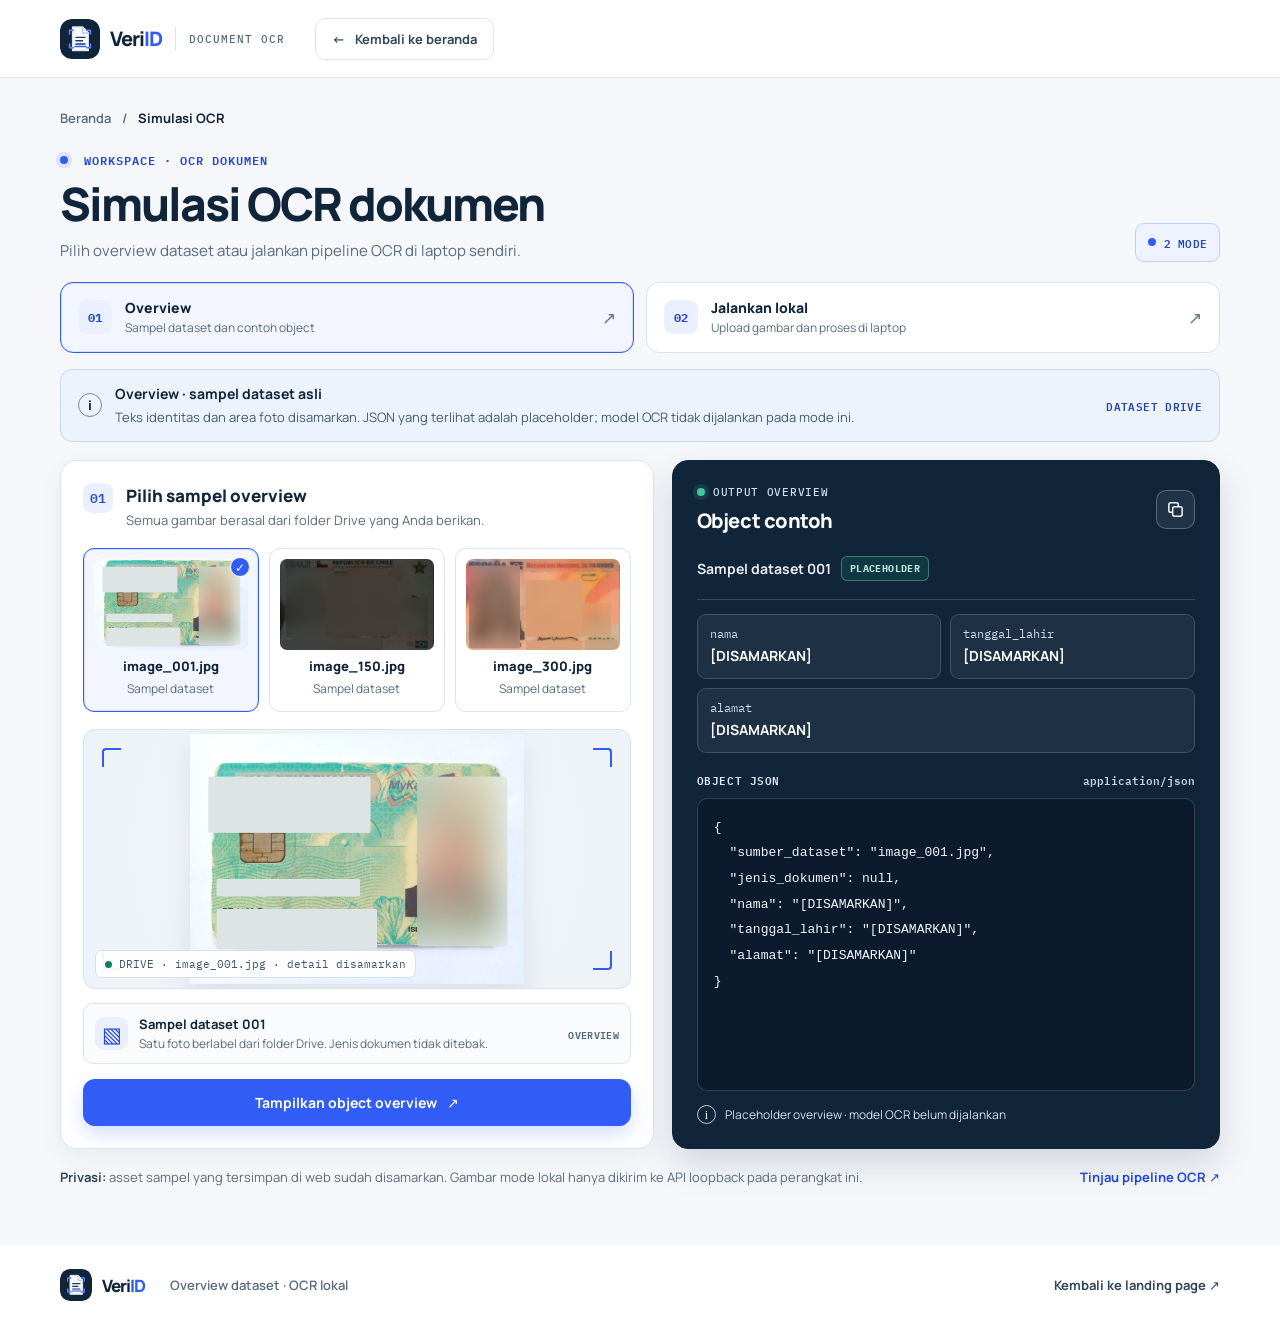
==== simulasi.html @ b7dfc41c "Prepare deployable VeriID OCR app" ====
<!doctype html>
<html lang="id">
  <head>
    <meta charset="utf-8" />
    <meta name="viewport" content="width=device-width, initial-scale=1" />
    <meta name="theme-color" content="#F5F7FA" />
    <meta name="description" content="Overview sampel dataset identitas dan OCR lokal yang dijalankan langsung di laptop." />
    <title>Simulasi OCR — VeriID</title>
    <link rel="icon" type="image/svg+xml" href="assets/logo-mark.svg" />
    <link rel="preconnect" href="https://fonts.googleapis.com" />
    <link rel="preconnect" href="https://fonts.gstatic.com" crossorigin />
    <link href="https://fonts.googleapis.com/css2?family=IBM+Plex+Mono:wght@400;500;600&family=Manrope:wght@400;500;600;700;800&display=swap" rel="stylesheet" />
    <link rel="stylesheet" href="styles.css" />
    <script src="app.js" defer></script>
  </head>
  <body class="simulation-page" data-simulation>
    <header class="site-header">
      <div class="container header-inner">
        <a class="brand" href="index.html" aria-label="VeriID beranda">
          <img class="brand-mark" src="assets/logo-mark.svg" alt="" width="40" height="40" />
          <span class="brand-name">Veri<span>ID</span></span>
          <span class="brand-divider" aria-hidden="true"></span>
          <span class="brand-caption">DOCUMENT OCR</span>
        </a>
        <a class="button button-small button-quiet" href="index.html"><span aria-hidden="true">←</span> Kembali ke beranda</a>
      </div>
    </header>

    <main class="sim-main">
      <div class="container">
        <nav class="sim-breadcrumb" aria-label="Breadcrumb"><a href="index.html">Beranda</a><span aria-hidden="true">/</span><b>Simulasi OCR</b></nav>
        <div class="sim-heading">
          <div><p class="eyebrow"><span class="eyebrow-dot"></span> WORKSPACE · OCR DOKUMEN</p><h1>Simulasi OCR dokumen</h1><p>Pilih overview dataset atau jalankan pipeline OCR di laptop sendiri.</p></div>
          <span class="prototype-badge"><span aria-hidden="true"></span> 2 MODE</span>
        </div>

        <div class="mode-switch" role="tablist" aria-label="Pilih mode simulasi">
          <button class="mode-tab is-selected" id="mode-tab-overview" type="button" role="tab" aria-selected="true" aria-controls="overview-panel" data-mode-choice="overview">
            <span class="mode-number">01</span><span><b>Overview</b><small>Sampel dataset dan contoh object</small></span><span class="mode-arrow" aria-hidden="true">↗</span>
          </button>
          <button class="mode-tab" id="mode-tab-local" type="button" role="tab" aria-selected="false" aria-controls="local-panel" data-mode-choice="local">
            <span class="mode-number">02</span><span><b>Jalankan lokal</b><small>Upload gambar dan proses di laptop</small></span><span class="mode-arrow" aria-hidden="true">↗</span>
          </button>
        </div>

        <div class="demo-notice" id="mode-notice"><span class="notice-icon" aria-hidden="true">i</span><div><b id="notice-title">Overview · sampel dataset asli</b><span id="notice-copy">Teks identitas dan area foto disamarkan. JSON yang terlihat adalah placeholder; model OCR tidak dijalankan pada mode ini.</span></div><span class="notice-tag" id="notice-tag">DATASET DRIVE</span></div>

        <div class="simulation-layout">
          <div class="sim-workspace">
            <section class="sim-panel" id="overview-panel" role="tabpanel" aria-labelledby="mode-tab-overview" data-mode-panel="overview">
              <div class="panel-heading"><span class="panel-step">01</span><div><h2>Pilih sampel overview</h2><p>Semua gambar berasal dari folder Drive yang Anda berikan.</p></div></div>
              <div class="choice-grid" role="group" aria-label="Pilih gambar sampel dataset">
                <button class="choice-card is-selected" type="button" data-sample-choice="001" aria-pressed="true">
                  <span class="choice-check" aria-hidden="true">✓</span><img src="assets/dataset-001-redacted.jpg" alt="Sampel image_001 yang disamarkan" /><b>image_001.jpg</b><small>Sampel dataset</small>
                </button>
                <button class="choice-card" type="button" data-sample-choice="150" aria-pressed="false">
                  <span class="choice-check" aria-hidden="true">✓</span><img src="assets/dataset-150-redacted.jpg" alt="Sampel image_150 yang disamarkan" /><b>image_150.jpg</b><small>Sampel dataset</small>
                </button>
                <button class="choice-card" type="button" data-sample-choice="300" aria-pressed="false">
                  <span class="choice-check" aria-hidden="true">✓</span><img src="assets/dataset-300-redacted.jpg" alt="Sampel image_300 yang disamarkan" /><b>image_300.jpg</b><small>Sampel dataset</small>
                </button>
              </div>
              <div class="sample-stage" id="sample-stage">
                <img class="sample-art" id="sample-art" src="assets/dataset-001-redacted.jpg" alt="Foto sampel image_001 dari dataset Drive dengan detail identitas disamarkan" />
                <span class="sample-corner sample-corner-tl" aria-hidden="true"></span><span class="sample-corner sample-corner-tr" aria-hidden="true"></span>
                <span class="sample-corner sample-corner-bl" aria-hidden="true"></span><span class="sample-corner sample-corner-br" aria-hidden="true"></span>
                <span class="sample-scan-line" aria-hidden="true"></span>
                <span class="sample-stage-caption"><span class="tiny-dot"></span><span id="sample-caption">DRIVE · image_001.jpg · detail disamarkan</span></span>
              </div>
              <div class="route-summary"><span class="route-summary-icon" aria-hidden="true">▧</span><div><b id="route-summary-title">Sampel dataset 001</b><span id="route-summary-detail">Satu foto berlabel dari folder Drive. Jenis dokumen tidak ditebak.</span></div><span class="route-summary-tag">OVERVIEW</span></div>
              <button class="button button-primary run-button" id="run-overview" type="button">Tampilkan object overview <span aria-hidden="true">↗</span></button>
            </section>

            <section class="sim-panel local-panel" id="local-panel" role="tabpanel" aria-labelledby="mode-tab-local" data-mode-panel="local" hidden>
              <div class="panel-heading"><span class="panel-step">02</span><div><h2>OCR dijalankan di perangkat</h2><p>Pilih gambar lalu mulai pipeline secara manual.</p></div></div>
              <div class="local-health" id="local-health" role="status" aria-live="polite">
                <span class="health-indicator" aria-hidden="true"></span><div><b id="local-health-title">Memeriksa local runner</b><span id="local-health-detail">Model tidak akan dimuat sebelum Anda menjalankan OCR.</span></div>
              </div>
              <label class="upload-zone" for="local-image">
                <span class="upload-icon" aria-hidden="true">↑</span><b>Pilih foto dokumen</b><span>JPG, PNG, atau WebP · maks 8 MB dan 6 megapiksel</span>
                <input id="local-image" name="image" type="file" accept="image/jpeg,image/png,image/webp" />
              </label>
              <div class="local-file-preview" id="local-file-preview" hidden>
                <img id="local-preview" alt="Pratinjau gambar yang dipilih dari perangkat ini" />
                <div><b id="local-file-name"></b><span id="local-file-size"></span></div>
                <button class="text-button" id="clear-local-file" type="button">Hapus</button>
              </div>
              <div class="local-model-info">
                <div class="local-model-heading"><b>Model lokal</b><span>PATH DI LAPTOP</span></div>
                <code id="det-model-path">models/PP-OCRv6_small_det/</code>
                <code id="rec-model-path">models/PP-OCRv6_small_rec/</code>
                <p>Runner ini baseline PP-OCRv6. Weights tidak termasuk di repo, dan hasilnya bukan reproduksi model V28. Letakkan model PaddleOCR di path ini atau ubah variabel konfigurasi backend.</p>
              </div>
              <button class="button button-primary run-button" id="run-local-ocr" type="button" disabled>Jalankan OCR di laptop <span aria-hidden="true">↗</span></button>
              <p class="local-runner-hint" id="local-runner-hint">Mode lokal hanya tersedia di <code>127.0.0.1:8787</code>. Setup dependency, siapkan weights, lalu jalankan local runner.</p>
            </section>
          </div>

          <aside class="result-panel" aria-live="polite" aria-labelledby="result-title">
            <div class="result-top">
              <div><span class="result-kicker"><span class="result-dot"></span> <span id="result-kicker">OUTPUT OVERVIEW</span></span><h2 id="result-title">Object contoh</h2></div>
              <button class="copy-button" id="copy-result" type="button" aria-label="Salin object JSON" title="Salin JSON"><svg viewBox="0 0 20 20" fill="none" aria-hidden="true"><rect x="7" y="7" width="10" height="10" rx="2" stroke="currentColor" stroke-width="1.6"/><path d="M13 7V5a2 2 0 0 0-2-2H5a2 2 0 0 0-2 2v6a2 2 0 0 0 2 2h2" stroke="currentColor" stroke-width="1.6"/></svg></button>
            </div>
            <div class="result-meta"><span id="result-document">Sampel dataset 001</span><span class="synthetic-pill" id="result-kind">PLACEHOLDER</span></div>
            <div class="field-preview" id="field-preview"></div>
            <div class="json-heading"><span>OBJECT JSON</span><span>application/json</span></div>
            <pre class="json-output"><code id="json-output"></code></pre>
            <div class="result-foot"><span class="foot-check" aria-hidden="true">i</span><span id="result-status">Placeholder overview · model OCR belum dijalankan</span></div>
          </aside>
        </div>

        <div class="sim-bottom-row"><span><b>Privasi:</b> asset sampel yang tersimpan di web sudah disamarkan. Gambar mode lokal hanya dikirim ke API loopback pada perangkat ini.</span><a href="index.html#metode">Tinjau pipeline OCR <span aria-hidden="true">↗</span></a></div>
      </div>
    </main>

    <dialog class="local-mode-dialog" id="local-mode-dialog" aria-labelledby="local-dialog-title">
      <div class="dialog-mark" aria-hidden="true">↗</div>
      <p class="eyebrow">MODE OCR LOKAL</p>
      <h2 id="local-dialog-title">Model akan berjalan di laptopmu.</h2>
      <p>Gambar diproses oleh backend di perangkat ini (<code>127.0.0.1</code>), bukan di server online. Halaman ini tidak mengirim gambar ke cloud.</p>
      <ul>
        <li>Model dimuat saat OCR pertama kali dijalankan, dengan CPU dan batas gambar 6 megapiksel.</li>
        <li>Weights tidak disertakan; kamu perlu menyiapkan model di folder lokal.</li>
        <li>Runner memakai baseline PP-OCRv6; weights khusus V28/SVTRv2 tidak tersedia di repo publik.</li>
        <li>Gambar dipakai sementara selama inferensi lalu dihapus.</li>
      </ul>
      <div class="dialog-actions"><button class="button button-quiet" id="cancel-local-mode" type="button">Kembali</button><button class="button button-primary" id="confirm-local-mode" type="button">Lanjut ke mode lokal</button></div>
    </dialog>

    <div class="toast-message" id="toast-message" role="status" aria-live="polite"></div>
    <footer class="site-footer"><div class="container footer-inner"><a class="brand footer-brand" href="index.html"><img class="brand-mark" src="assets/logo-mark.svg" alt="" width="32" height="32" /><span class="brand-name">Veri<span>ID</span></span></a><span>Overview dataset · OCR lokal</span><a href="index.html">Kembali ke landing page <span aria-hidden="true">↗</span></a></div></footer>
  </body>
</html>
---- styles.css ----
:root {
  color-scheme: light;
  --ink: #10243A;
  --text: #33475B;
  --muted: #586B7E;
  --soft-muted: #728397;
  --line: #DCE4EC;
  --surface: #FFFFFF;
  --surface-soft: #F5F7FA;
  --surface-blue: #EAF0FF;
  --navy: #10243A;
  --navy-mid: #17324F;
  --navy-deep: #0B1B2A;
  --blue: #315CF5;
  --blue-strong: #2447D8;
  --blue-pale: #B8C8FF;
  --green: #167B61;
  --green-soft: #E8F7F1;
  --shadow: 0 22px 60px rgba(16, 36, 58, .11);
  font-family: 'Manrope', 'Segoe UI', sans-serif;
  font-synthesis: none;
  text-rendering: optimizeLegibility;
}

* { box-sizing: border-box; }
html { scroll-behavior: smooth; scroll-padding-top: 90px; }
body { margin: 0; color: var(--ink); background: var(--surface-soft); font-family: inherit; -webkit-font-smoothing: antialiased; }
a { color: inherit; text-decoration: none; }
button { color: inherit; font: inherit; }
button, a { -webkit-tap-highlight-color: transparent; }
button:focus-visible, a:focus-visible { outline: 3px solid var(--blue); outline-offset: 4px; }
img { max-width: 100%; }
.container { width: min(1160px, calc(100% - 48px)); margin-inline: auto; }
.section-space { padding-block: 92px; }

.site-header { position: sticky; top: 0; z-index: 20; height: 78px; border-bottom: 1px solid rgba(220, 228, 236, .88); background: rgba(255, 255, 255, .92); backdrop-filter: blur(16px); }
.header-inner { height: 100%; display: flex; align-items: center; gap: 30px; }
.brand { display: inline-flex; flex: 0 0 auto; align-items: center; gap: 10px; }
.brand-mark { width: 40px; height: 40px; display: block; border-radius: 12px; }
.brand-name { font-size: 20px; font-weight: 800; letter-spacing: -1px; }
.brand-name span { color: var(--blue); }
.brand-divider { width: 1px; height: 24px; margin-inline: 3px; background: var(--line); }
.brand-caption { color: var(--muted); font-family: 'IBM Plex Mono', monospace; font-size: 11px; font-weight: 500; letter-spacing: 1px; }
.main-nav { display: flex; align-items: center; gap: 30px; margin-left: auto; }
.main-nav a { color: var(--text); font-size: 14px; font-weight: 600; transition: color .18s; }
.main-nav a:hover, .site-footer a:hover { color: var(--blue); }

.button { min-height: 50px; padding: 0 22px; display: inline-flex; align-items: center; justify-content: center; gap: 10px; border: 1px solid transparent; border-radius: 12px; font-size: 14px; font-weight: 700; cursor: pointer; transition: transform .18s, background .18s, border-color .18s, box-shadow .18s; }
.button:hover { transform: translateY(-2px); }
.button-primary { color: #fff; background: var(--blue); box-shadow: 0 8px 18px rgba(49, 92, 245, .2); }
.button-primary:hover { background: var(--blue-strong); box-shadow: 0 12px 24px rgba(49, 92, 245, .25); }
.button-small { min-height: 42px; padding-inline: 16px; border-radius: 10px; font-size: 13px; }
.button-quiet { color: var(--text); background: #fff; border-color: var(--line); box-shadow: none; }
.button-quiet:hover { color: var(--ink); border-color: #AEBBD0; background: #F9FBFD; }
.button-light { color: var(--navy); background: #fff; }
.button-light:hover { background: #EAF0FF; }

.hero { padding-block: 78px 94px; overflow: hidden; background: radial-gradient(ellipse at 76% 44%, rgba(195, 210, 255, .4), transparent 38%), linear-gradient(180deg, #F8FAFC 0%, #F1F5FA 100%); }
.hero-grid { display: grid; grid-template-columns: .9fr 1.1fr; align-items: center; gap: 60px; }
.eyebrow { margin: 0 0 17px; color: var(--blue-strong); font-family: 'IBM Plex Mono', monospace; font-size: 12px; font-weight: 600; letter-spacing: 1px; line-height: 1.5; }
.eyebrow-dot { display: inline-block; width: 8px; height: 8px; margin-right: 8px; border-radius: 50%; background: var(--blue); vertical-align: 1px; box-shadow: 0 0 0 4px rgba(49, 92, 245, .12); }
.hero h1 { max-width: 620px; margin: 0; color: var(--ink); font-size: clamp(48px, 5.5vw, 70px); font-weight: 800; letter-spacing: -4px; line-height: 1.04; }
.hero h1 span { color: var(--blue); }
.hero-description { max-width: 500px; margin: 24px 0 28px; color: var(--text); font-size: 17px; line-height: 1.75; font-weight: 500; }
.hero-actions { display: flex; flex-wrap: wrap; align-items: center; gap: 12px; }
.hero-note { display: flex; align-items: center; gap: 10px; margin: 25px 0 0; color: var(--muted); font-size: 13px; line-height: 1.55; font-weight: 600; }
.note-icon { width: 20px; height: 20px; display: grid; flex: 0 0 auto; place-items: center; border: 1px solid #91A0B3; border-radius: 50%; color: var(--text); font-family: Georgia, serif; font-size: 13px; }
.hero-visual { min-width: 0; position: relative; }
.hero-art { width: 100%; display: block; border: 1px solid rgba(255, 255, 255, .9); border-radius: 24px; box-shadow: 0 24px 55px rgba(35, 62, 103, .17); }
.hero-art-chip { position: absolute; right: 20px; bottom: 45px; padding: 12px 15px; display: flex; align-items: center; gap: 10px; border: 1px solid rgba(220, 228, 236, .95); border-radius: 13px; background: rgba(255, 255, 255, .96); box-shadow: 0 10px 25px rgba(16, 36, 58, .13); }
.hero-art-chip > span:last-child { display: flex; flex-direction: column; gap: 3px; }
.hero-art-chip b { color: var(--ink); font-size: 13px; }
.hero-art-chip small { color: var(--muted); font-size: 11px; }
.status-dot { width: 9px; height: 9px; flex: 0 0 auto; border-radius: 50%; background: #27A77D; box-shadow: 0 0 0 4px rgba(39, 167, 125, .13); }
.image-caption { position: absolute; right: 20px; bottom: 14px; color: #465B70; font-family: 'IBM Plex Mono', monospace; font-size: 10px; font-weight: 500; letter-spacing: .45px; }

.benchmark-section { color: #F7FAFF; background: var(--navy); }
.benchmark-heading { display: flex; align-items: end; justify-content: space-between; gap: 40px; margin-bottom: 30px; }
.eyebrow-light { color: #BDCBFF; }
.benchmark-heading h2, .section-heading h2, .output-copy h2, .closing-inner h2 { margin: 0; font-size: clamp(32px, 3.6vw, 46px); font-weight: 800; letter-spacing: -2px; line-height: 1.12; }
.benchmark-heading > p { max-width: 390px; margin: 0 0 4px; color: #D0DAE5; font-size: 15px; line-height: 1.7; }
.metric-grid { display: grid; grid-template-columns: repeat(4, 1fr); gap: 13px; }
.metric-card { min-height: 154px; padding: 22px 20px; display: flex; flex-direction: column; align-items: flex-start; border: 1px solid rgba(224, 235, 255, .17); border-radius: 15px; background: rgba(255, 255, 255, .065); }
.metric-card > span { color: #D0DBE8; font-family: 'IBM Plex Mono', monospace; font-size: 11px; font-weight: 500; letter-spacing: .7px; }
.metric-card strong { margin-top: 12px; color: #fff; font-size: clamp(28px, 3vw, 38px); font-weight: 800; letter-spacing: -1.7px; line-height: 1.1; }
.metric-card small { margin-top: 6px; color: #D0DBE8; font-size: 13px; }
.metric-count { border-color: rgba(139, 163, 255, .4); background: rgba(49, 92, 245, .23); }
.metric-count strong { color: #D8E0FF; }
.benchmark-note { margin: 16px 0 0; padding: 15px 17px; border: 1px solid rgba(224, 235, 255, .15); border-radius: 11px; color: #D4DFEA; background: rgba(255, 255, 255, .045); font-size: 13px; line-height: 1.7; }
.benchmark-note b { color: #fff; }
.source-note { margin: 11px 0 0; color: #D0DBE8; font-size: 12px; line-height: 1.6; }
.source-note a, .inline-source { color: #D3DCFF; font-weight: 700; text-decoration: underline; text-decoration-thickness: 1px; text-underline-offset: 3px; }
.source-note a:hover, .inline-source:hover { color: #fff; }
.inline-source { display: inline-block; margin-top: 8px; color: var(--blue-strong); }

.document-section { background: #fff; }
.section-heading { display: flex; justify-content: space-between; align-items: end; gap: 50px; margin-bottom: 34px; }
.section-heading > p { max-width: 425px; margin: 0 0 2px; color: var(--muted); font-size: 15px; line-height: 1.75; }
.document-grid { display: grid; grid-template-columns: repeat(3, 1fr); gap: 17px; }
.document-card { overflow: hidden; display: flex; flex-direction: column; border: 1px solid var(--line); border-radius: 16px; background: #fff; box-shadow: 0 8px 24px rgba(16, 36, 58, .035); transition: transform .2s, border-color .2s, box-shadow .2s; }
.document-card:hover { transform: translateY(-4px); border-color: #AFC0E5; box-shadow: 0 16px 32px rgba(16, 36, 58, .1); }
.document-art { height: 190px; padding: 8px; display: grid; place-items: center; overflow: hidden; background: #F1F4F8; }
.document-art img { width: 100%; height: 100%; display: block; object-fit: contain; mix-blend-mode: multiply; }
.document-card-body { min-height: 181px; padding: 20px 21px; display: flex; flex-direction: column; align-items: flex-start; }
.route-count { color: var(--blue-strong); font-family: 'IBM Plex Mono', monospace; font-size: 12px; font-weight: 500; }
.document-card h3 { margin: 10px 0 4px; color: var(--ink); font-size: 20px; font-weight: 800; letter-spacing: -.5px; }
.document-card p { margin: 0; color: var(--muted); font-size: 14px; line-height: 1.55; }
.document-link { width: 100%; margin-top: auto; padding-top: 16px; display: flex; align-items: center; justify-content: space-between; color: var(--blue-strong); font-size: 13px; font-weight: 700; }
.document-link b { font-size: 17px; font-weight: 500; transition: transform .18s; }
.document-card:hover .document-link b { transform: translate(2px, -2px); }

.pipeline-section { background: var(--surface-soft); }
.pipeline-intro { margin-bottom: 30px; }
.pipeline-layout { display: grid; grid-template-columns: 1.05fr .95fr; align-items: stretch; gap: 24px; }
.pipeline-visual { min-height: 420px; padding: 18px; display: flex; flex-direction: column; justify-content: center; border: 1px solid var(--line); border-radius: 18px; background: #fff; box-shadow: 0 10px 28px rgba(16, 36, 58, .05); }
.pipeline-visual img { width: 100%; display: block; border-radius: 12px; }
.visual-foot { display: grid; grid-template-columns: repeat(3, 1fr); gap: 8px; margin-top: 12px; color: var(--muted); font-family: 'IBM Plex Mono', monospace; font-size: 11px; font-weight: 500; text-align: center; }
.pipeline-steps { display: flex; flex-direction: column; gap: 0; padding: 7px 0; }
.pipeline-step { display: grid; grid-template-columns: 44px 1fr; gap: 15px; padding: 16px 0; border-bottom: 1px solid var(--line); }
.pipeline-step:first-child { padding-top: 7px; }
.step-number { width: 37px; height: 37px; display: grid; place-items: center; border: 1px solid #C9D5E7; border-radius: 11px; color: var(--blue-strong); background: var(--surface-blue); font-family: 'IBM Plex Mono', monospace; font-size: 13px; font-weight: 600; }
.pipeline-step h3 { margin: 0 0 4px; color: var(--ink); font-size: 17px; font-weight: 800; }
.pipeline-step p { margin: 0; color: var(--muted); font-size: 14px; line-height: 1.6; }
.unknown-layout-card { margin-top: 16px; padding: 10px; display: grid; grid-template-columns: 132px 1fr; align-items: center; gap: 14px; border: 1px solid #D8E1EF; border-radius: 13px; background: #fff; }
.unknown-layout-card img { width: 132px; height: 92px; display: block; object-fit: cover; border-radius: 8px; }
.unknown-layout-card div { display: flex; flex-direction: column; gap: 5px; }
.unknown-layout-card b { color: var(--ink); font-size: 14px; }
.unknown-layout-card span { color: var(--muted); font-size: 13px; line-height: 1.5; }

.output-section { color: #fff; background: var(--navy-mid); }
.output-grid { display: grid; grid-template-columns: .8fr 1.2fr; align-items: center; gap: 70px; }
.output-copy .eyebrow { color: #BDCBFF; }
.output-copy h2 { max-width: 430px; }
.output-copy > p:not(.eyebrow) { max-width: 440px; margin: 19px 0 26px; color: #D2DCE7; font-size: 15px; line-height: 1.75; }
.code-card { overflow: hidden; border: 1px solid rgba(218, 230, 245, .2); border-radius: 16px; background: var(--navy-deep); box-shadow: 0 22px 44px rgba(4, 15, 28, .23); }
.code-card-top { min-height: 52px; padding: 0 19px; display: flex; align-items: center; gap: 11px; border-bottom: 1px solid rgba(218, 230, 245, .14); color: #E8EFF8; }
.code-file-dot { width: 9px; height: 9px; border-radius: 50%; background: #5E7EFF; box-shadow: 0 0 0 4px rgba(94, 126, 255, .16); }
.code-card-top b { font-size: 13px; font-weight: 700; }
.code-card-top small { margin-left: auto; color: #C6D4E2; font-family: 'IBM Plex Mono', monospace; font-size: 11px; letter-spacing: .45px; }
.code-card pre { margin: 0; padding: 22px 24px; overflow-x: auto; color: #F1F5FB; font-family: 'IBM Plex Mono', Consolas, monospace; font-size: 14px; line-height: 2; }
.code-key { color: #C4D0FF; }.code-string { color: #B9EBD8; }
.code-card-foot { min-height: 45px; padding: 11px 20px; display: flex; align-items: center; gap: 9px; border-top: 1px solid rgba(218, 230, 245, .13); color: #D2DEE9; font-size: 12px; }
.code-card-foot .status-dot { width: 7px; height: 7px; box-shadow: none; }

.closing-section { padding: 50px 0; background: #EAF0FF; }
.closing-inner { display: flex; justify-content: space-between; align-items: center; gap: 28px; }
.closing-inner .eyebrow { margin-bottom: 8px; }
.closing-inner h2 { font-size: clamp(27px, 3vw, 36px); }
.site-footer { background: #fff; }
.footer-inner { min-height: 80px; display: flex; align-items: center; gap: 20px; }
.footer-brand .brand-mark { width: 32px; height: 32px; border-radius: 10px; }
.footer-brand .brand-name { font-size: 17px; }
.footer-inner > span { margin-left: 5px; color: var(--muted); font-size: 13px; font-weight: 600; }
.footer-inner > a:last-child { margin-left: auto; color: var(--text); font-size: 13px; font-weight: 700; }

/* Simulation */
.simulation-page { min-height: 100vh; background: var(--surface-soft); }
.simulation-page .site-header { position: relative; }
.sim-main { min-height: calc(100vh - 158px); padding: 31px 0 38px; }
.sim-breadcrumb { display: flex; align-items: center; gap: 11px; color: var(--muted); font-size: 13px; font-weight: 600; }
.sim-breadcrumb a:hover { color: var(--blue); }
.sim-breadcrumb b { color: var(--ink); }
.sim-heading { display: flex; align-items: end; justify-content: space-between; gap: 26px; margin: 24px 0 20px; }
.sim-heading .eyebrow { margin-bottom: 9px; }
.sim-heading h1 { margin: 0; color: var(--ink); font-size: clamp(34px, 4vw, 46px); font-weight: 800; letter-spacing: -2px; line-height: 1.12; }
.sim-heading p:not(.eyebrow) { margin: 9px 0 0; color: var(--muted); font-size: 15px; line-height: 1.55; }
.prototype-badge { flex: 0 0 auto; padding: 9px 12px; display: inline-flex; align-items: center; gap: 8px; border: 1px solid #BFD0FF; border-radius: 9px; color: #2946AE; background: #EFF3FF; font-family: 'IBM Plex Mono', monospace; font-size: 11px; font-weight: 600; letter-spacing: .25px; white-space: nowrap; }
.prototype-badge span { width: 8px; height: 8px; border-radius: 50%; background: var(--blue); }
.demo-notice { min-height: 72px; margin-bottom: 18px; padding: 14px 17px; display: flex; align-items: center; gap: 13px; border: 1px solid #C9D7EF; border-radius: 12px; background: #EDF3FC; }
.notice-icon { width: 24px; height: 24px; display: grid; flex: 0 0 auto; place-items: center; border: 1px solid #7186A3; border-radius: 50%; color: var(--navy); font-size: 13px; font-weight: 800; }
.demo-notice div { display: flex; flex-direction: column; gap: 4px; }
.demo-notice b { color: var(--ink); font-size: 14px; }
.demo-notice div span { color: #445A70; font-size: 13px; line-height: 1.55; }
.notice-tag { margin-left: auto; padding-left: 12px; color: #2946AE; font-family: 'IBM Plex Mono', monospace; font-size: 11px; font-weight: 600; letter-spacing: .35px; white-space: nowrap; }
.simulation-layout { display: grid; grid-template-columns: 1.04fr .96fr; gap: 18px; align-items: stretch; }
.sim-panel, .result-panel { overflow: hidden; border: 1px solid var(--line); border-radius: 16px; background: #fff; box-shadow: 0 8px 25px rgba(16, 36, 58, .05); }
.sim-panel { padding: 22px; }
.panel-heading { display: flex; align-items: flex-start; gap: 13px; margin-bottom: 18px; }
.panel-step { width: 30px; height: 30px; display: grid; flex: 0 0 auto; place-items: center; border-radius: 9px; color: var(--blue-strong); background: var(--surface-blue); font-family: 'IBM Plex Mono', monospace; font-size: 13px; font-weight: 600; }
.panel-heading h2 { margin: 1px 0 4px; color: var(--ink); font-size: 17px; font-weight: 800; }
.panel-heading p { margin: 0; color: var(--muted); font-size: 13px; line-height: 1.5; }
.choice-grid { display: grid; grid-template-columns: repeat(3, minmax(0, 1fr)); gap: 10px; }
.choice-card { min-width: 0; min-height: 164px; position: relative; padding: 10px; display: flex; flex-direction: column; align-items: center; justify-content: flex-start; gap: 5px; border: 1px solid var(--line); border-radius: 11px; color: var(--ink); background: #fff; text-align: center; cursor: pointer; transition: border-color .18s, background .18s, transform .18s, box-shadow .18s; }
.choice-card:hover { transform: translateY(-2px); border-color: #AABBE0; }
.choice-card.is-selected { border-color: var(--blue); background: #F4F6FF; box-shadow: inset 0 0 0 1px rgba(49, 92, 245, .16); }
.choice-card img { width: 100%; height: 91px; display: block; object-fit: contain; border-radius: 7px; background: #F1F4F8; mix-blend-mode: multiply; }
.choice-card b { margin-top: 3px; color: var(--ink); font-size: 13px; line-height: 1.35; font-weight: 800; }
.choice-card small { color: var(--muted); font-size: 12px; line-height: 1.3; }
.choice-check { width: 20px; height: 20px; position: absolute; top: 8px; right: 8px; z-index: 2; display: grid; place-items: center; border: 1px solid #fff; border-radius: 50%; color: #fff; background: var(--blue); font-size: 12px; font-weight: 800; opacity: 0; transform: scale(.85); transition: .18s; }
.choice-card.is-selected .choice-check { opacity: 1; transform: scale(1); }
.sample-stage { min-height: 230px; position: relative; margin-top: 17px; display: grid; place-items: center; overflow: hidden; border: 1px solid #D9E2EE; border-radius: 12px; background: radial-gradient(circle at 50% 46%, #fff 0, #EEF3F8 76%); }
.sample-art { width: min(75%, 300px); max-height: 205px; display: block; object-fit: contain; border-radius: 9px; filter: drop-shadow(0 10px 15px rgba(16, 36, 58, .11)); transition: transform .25s; }
.sample-stage.is-scanning .sample-art { transform: scale(1.015); }
.sample-corner { width: 19px; height: 19px; position: absolute; z-index: 2; border-color: var(--blue); border-style: solid; }
.sample-corner-tl { top: 18px; left: 18px; border-width: 2px 0 0 2px; border-radius: 4px 0 0; }
.sample-corner-tr { top: 18px; right: 18px; border-width: 2px 2px 0 0; border-radius: 0 4px 0 0; }
.sample-corner-bl { bottom: 18px; left: 18px; border-width: 0 0 2px 2px; border-radius: 0 0 0 4px; }
.sample-corner-br { right: 18px; bottom: 18px; border-width: 0 2px 2px 0; border-radius: 0 0 4px; }
.sample-scan-line { width: 76%; height: 2px; position: absolute; z-index: 3; top: 49%; left: 12%; border-radius: 2px; background: #4B7BFF; opacity: 0; box-shadow: 0 0 14px 3px rgba(49, 92, 245, .34); }
.sample-stage.is-scanning .sample-scan-line { opacity: .9; animation: sample-scan 620ms ease-in-out; }
@keyframes sample-scan { from { transform: translateY(-68px); } to { transform: translateY(68px); } }
.sample-stage-caption { position: absolute; z-index: 4; bottom: 10px; left: 11px; padding: 6px 9px; display: flex; align-items: center; gap: 7px; border: 1px solid #D8E1EA; border-radius: 7px; color: #40566D; background: rgba(255, 255, 255, .95); font-family: 'IBM Plex Mono', monospace; font-size: 11px; }
.tiny-dot { width: 7px; height: 7px; border-radius: 50%; background: var(--green); }
.route-summary { min-height: 61px; margin-top: 14px; padding: 9px 11px; display: flex; align-items: center; gap: 11px; border: 1px solid var(--line); border-radius: 10px; background: #F9FBFD; }
.route-summary-icon { width: 33px; height: 33px; display: grid; flex: 0 0 auto; place-items: center; border-radius: 9px; color: var(--blue-strong); background: var(--surface-blue); font-size: 21px; }
.route-summary div { min-width: 0; display: flex; flex-direction: column; gap: 3px; }
.route-summary b { color: var(--ink); font-size: 13px; }
.route-summary div span { color: var(--muted); font-size: 12px; line-height: 1.35; }
.route-summary-tag { margin-left: auto; color: #52667B; font-family: 'IBM Plex Mono', monospace; font-size: 10px; font-weight: 600; letter-spacing: .3px; }
.run-button { width: 100%; min-height: 47px; margin-top: 15px; }
.run-button:disabled { cursor: wait; opacity: .84; }
.button-spinner { width: 15px; height: 15px; border: 2px solid rgba(255,255,255,.45); border-top-color: #fff; border-radius: 50%; animation: spin .6s linear infinite; }
@keyframes spin { to { transform: rotate(360deg); } }

.result-panel { min-height: 100%; padding: 24px; display: flex; flex-direction: column; color: #fff; border-color: var(--navy); background: var(--navy); box-shadow: 0 15px 35px rgba(16, 36, 58, .15); }
.result-top { display: flex; align-items: center; justify-content: space-between; gap: 14px; }
.result-kicker { display: flex; align-items: center; gap: 8px; color: #D0DDF0; font-family: 'IBM Plex Mono', monospace; font-size: 11px; letter-spacing: .7px; font-weight: 500; }
.result-dot { width: 8px; height: 8px; border-radius: 50%; background: #42C69A; box-shadow: 0 0 0 4px rgba(66, 198, 154, .14); }
.result-top h2 { margin: 8px 0 0; color: #fff; font-size: 20px; font-weight: 800; letter-spacing: -.45px; }
.copy-button { width: 39px; height: 39px; display: grid; flex: 0 0 auto; place-items: center; border: 1px solid rgba(232, 240, 250, .28); border-radius: 10px; color: #EFF4FB; background: rgba(255, 255, 255, .07); cursor: pointer; transition: .18s; }
.copy-button:hover { color: #fff; background: rgba(255, 255, 255, .16); }
.copy-button svg { width: 19px; height: 19px; }
.result-meta { min-height: 49px; margin: 17px 0 14px; padding-bottom: 12px; display: flex; align-items: center; gap: 10px; border-bottom: 1px solid rgba(232, 240, 250, .19); color: #E6EDF6; font-size: 14px; font-weight: 700; }
.synthetic-pill { padding: 5px 8px; border: 1px solid rgba(164, 233, 209, .35); border-radius: 6px; color: #B7EBD8; background: rgba(22, 123, 97, .22); font-family: 'IBM Plex Mono', monospace; font-size: 10px; letter-spacing: .4px; }
.field-preview { display: grid; grid-template-columns: 1fr 1fr; gap: 9px; margin-bottom: 17px; }
.field-preview > div { min-height: 65px; padding: 10px 12px; display: flex; flex-direction: column; justify-content: center; gap: 5px; border: 1px solid rgba(232, 240, 250, .17); border-radius: 9px; background: rgba(255, 255, 255, .055); }
.field-preview > div:last-child { grid-column: 1 / -1; }
.field-preview span { color: #CFDCEC; font-family: 'IBM Plex Mono', monospace; font-size: 12px; }
.field-preview b { color: #fff; font-size: 14px; line-height: 1.45; font-weight: 700; overflow-wrap: anywhere; }
.json-heading { display: flex; justify-content: space-between; align-items: center; color: #DFE8F2; font-family: 'IBM Plex Mono', monospace; font-size: 11px; letter-spacing: .55px; font-weight: 600; }
.json-heading span:last-child { color: #C5D3E1; font-size: 11px; letter-spacing: 0; }
.json-output { flex: 1; min-height: 188px; margin: 9px 0 0; padding: 16px; overflow: auto; border: 1px solid rgba(232, 240, 250, .17); border-radius: 10px; color: #F1F5FB; background: rgba(3, 13, 23, .36); font-family: 'IBM Plex Mono', Consolas, monospace; font-size: 13px; line-height: 1.9; white-space: pre-wrap; }
.json-output code { color: inherit; }
.result-foot { display: flex; align-items: center; gap: 9px; margin-top: 14px; color: #D7E2EE; font-size: 12px; line-height: 1.5; }
.foot-check { width: 19px; height: 19px; display: grid; flex: 0 0 auto; place-items: center; border: 1px solid #BBC9D8; border-radius: 50%; color: #fff; font-family: Georgia, serif; font-size: 12px; }
.dataset-sample { margin-top: 24px; padding: 22px; display: grid; grid-template-columns: 1fr .9fr; align-items: center; gap: 24px; border: 1px solid var(--line); border-radius: 16px; background: #fff; box-shadow: 0 8px 25px rgba(16, 36, 58, .04); }
.dataset-sample-copy .eyebrow { margin-bottom: 9px; }
.dataset-sample h2 { margin: 0; color: var(--ink); font-size: 22px; font-weight: 800; letter-spacing: -.6px; }
.dataset-sample-copy > p:not(.eyebrow) { max-width: 580px; margin: 10px 0 14px; color: var(--muted); font-size: 14px; line-height: 1.65; }
.dataset-sample-copy code { color: var(--blue-strong); font-family: 'IBM Plex Mono', monospace; font-size: 12px; }
.redacted-object { margin: 0; padding: 13px 15px; overflow: auto; border: 1px solid #DCE4EC; border-radius: 10px; color: #29415B; background: #F5F7FA; font-family: 'IBM Plex Mono', monospace; font-size: 12px; line-height: 1.7; }
.dataset-sample-figure { margin: 0; padding: 8px; border: 1px solid var(--line); border-radius: 12px; background: #F5F7FA; }
.dataset-sample-figure img { width: 100%; max-height: 260px; display: block; object-fit: contain; border-radius: 8px; }
.dataset-sample-figure figcaption { padding: 8px 4px 1px; color: var(--muted); font-family: 'IBM Plex Mono', monospace; font-size: 11px; }
.sim-bottom-row { min-height: 58px; display: flex; align-items: center; justify-content: space-between; gap: 18px; color: var(--muted); font-size: 13px; line-height: 1.5; }
.sim-bottom-row b { color: var(--text); }
.sim-bottom-row a { flex: 0 0 auto; color: var(--blue-strong); font-weight: 700; }
.toast-message { position: fixed; z-index: 30; right: 24px; bottom: 24px; max-width: 350px; padding: 13px 16px; border: 1px solid #C8D3E2; border-radius: 10px; color: var(--ink); background: #fff; box-shadow: var(--shadow); font-size: 13px; font-weight: 700; opacity: 0; pointer-events: none; transform: translateY(7px); transition: .22s; }
.toast-message.is-visible { opacity: 1; transform: translateY(0); }

@media (max-width: 980px) {
  .hero-grid { grid-template-columns: 1fr; gap: 40px; }
  .hero-copy { max-width: 700px; }
  .hero-visual { width: min(100%, 760px); margin-inline: auto; }
  .benchmark-heading { align-items: flex-start; flex-direction: column; gap: 14px; }
  .benchmark-heading > p { max-width: 620px; }
  .pipeline-layout { grid-template-columns: 1fr; }
  .pipeline-visual { min-height: auto; }
  .pipeline-visual img { max-height: 420px; object-fit: contain; }
  .pipeline-steps { display: grid; grid-template-columns: 1fr 1fr; column-gap: 28px; }
  .unknown-layout-card { grid-column: 1 / -1; }
  .output-grid { grid-template-columns: 1fr; gap: 35px; }
  .output-copy h2, .output-copy > p:not(.eyebrow) { max-width: 680px; }
  .simulation-layout { grid-template-columns: 1fr; }
  .dataset-sample { grid-template-columns: 1fr; gap: 17px; }
}
@media (max-width: 700px) {
  .container { width: min(100% - 32px, 560px); }
  .site-header { height: 68px; }
  .brand-caption, .brand-divider, .main-nav { display: none; }
  .header-inner { gap: 12px; }
  .header-inner > .button { margin-left: auto; }
  .brand-mark { width: 36px; height: 36px; }
  .brand-name { font-size: 19px; }
  .section-space { padding-block: 66px; }
  .hero { padding-block: 57px 68px; }
  .hero-grid { gap: 32px; }
  .hero h1 { font-size: clamp(44px, 12vw, 62px); letter-spacing: -2.8px; }
  .hero-description { margin: 20px 0 24px; font-size: 16px; }
  .hero-note { align-items: flex-start; font-size: 12px; }
  .hero-art { border-radius: 17px; }
  .hero-art-chip { right: 10px; bottom: 42px; padding: 9px 11px; }
  .hero-art-chip b { font-size: 12px; }
  .hero-art-chip small { font-size: 10px; }
  .image-caption { right: 10px; bottom: 10px; font-size: 8px; }
  .benchmark-heading h2, .section-heading h2, .output-copy h2 { font-size: 34px; letter-spacing: -1.5px; }
  .benchmark-heading > p, .section-heading > p { font-size: 14px; }
  .metric-grid { grid-template-columns: 1fr 1fr; gap: 9px; }
  .metric-card { min-height: 135px; padding: 17px 14px; }
  .metric-card > span { font-size: 10px; }
  .metric-card strong { font-size: 31px; }
  .metric-card small { font-size: 12px; }
  .benchmark-note { font-size: 12px; }
  .section-heading { display: block; margin-bottom: 24px; }
  .section-heading > p { margin-top: 13px; }
  .document-grid { grid-template-columns: 1fr; gap: 12px; }
  .document-card { display: grid; grid-template-columns: 128px 1fr; min-height: 160px; }
  .document-art { height: 100%; min-height: 160px; padding: 4px; }
  .document-card-body { min-height: 160px; padding: 15px 13px; }
  .document-card h3 { font-size: 17px; }
  .document-card p { font-size: 13px; }
  .document-link { padding-top: 10px; font-size: 12px; }
  .pipeline-steps { grid-template-columns: 1fr; }
  .pipeline-step { grid-template-columns: 40px 1fr; }
  .unknown-layout-card { grid-column: auto; grid-template-columns: 110px 1fr; }
  .unknown-layout-card img { width: 110px; height: 82px; }
  .unknown-layout-card b { font-size: 13px; }
  .unknown-layout-card span { font-size: 12px; }
  .visual-foot { font-size: 9px; }
  .output-grid { gap: 27px; }
  .code-card pre { padding: 17px 14px; font-size: 12px; }
  .code-card-top { padding-inline: 14px; }
  .code-card-top b { font-size: 12px; }
  .code-card-top small { font-size: 9px; }
  .closing-inner { align-items: flex-start; flex-direction: column; }
  .footer-inner { min-height: 78px; flex-wrap: wrap; padding-block: 13px; gap: 12px; }
  .footer-inner > span { order: 3; flex-basis: 100%; margin-left: 0; }
  .footer-inner > a:last-child { font-size: 12px; }
  .sim-main { padding-top: 24px; }
  .sim-heading { align-items: flex-start; flex-direction: column; gap: 13px; margin-top: 20px; }
  .sim-heading h1 { font-size: 36px; letter-spacing: -1.5px; }
  .demo-notice { align-items: flex-start; padding: 12px; }
  .demo-notice div span { font-size: 12px; }
  .notice-tag { display: none; }
  .sim-panel, .result-panel { padding: 17px; }
  .choice-grid { gap: 7px; }
  .choice-card { min-height: 148px; padding: 7px; }
  .choice-card img { height: 74px; }
  .choice-card b { font-size: 12px; }
  .choice-card small { font-size: 11px; }
  .sample-stage { min-height: 208px; }
  .sample-art { width: 78%; max-height: 182px; }
  .route-summary-tag { display: none; }
  .sim-bottom-row { align-items: flex-start; flex-direction: column; gap: 8px; padding-block: 14px; }
  .result-panel { min-height: auto; }
}
@media (max-width: 390px) {
  .hero-actions { align-items: stretch; flex-direction: column; }
  .hero-actions .button { width: 100%; }
  .hero-art-chip { right: 7px; bottom: 37px; }
  .document-card { grid-template-columns: 108px 1fr; }
  .document-art { min-height: 170px; }
  .document-card-body { padding-inline: 11px; }
  .field-preview { grid-template-columns: 1fr; }
  .field-preview > div:last-child { grid-column: auto; }
  .choice-card img { height: 62px; }
}
@media (prefers-reduced-motion: reduce) {
  *, *::before, *::after { scroll-behavior: auto !important; transition-duration: .01ms !important; animation-duration: .01ms !important; animation-iteration-count: 1 !important; }
}

/* Dataset samples and two-mode simulator */
.image-caption { right: 14px; bottom: 13px; max-width: calc(100% - 28px); padding: 7px 10px; border: 1px solid rgba(255,255,255,.75); border-radius: 7px; color: #21364B; background: rgba(255,255,255,.92); font-size: 9px; }
.hero-art { max-height: 520px; object-fit: cover; }
.document-art img { mix-blend-mode: normal; object-fit: cover; }
.preprocess-grid { display: grid; grid-template-columns: repeat(3, minmax(0, 1fr)); gap: 11px; }
.preprocess-grid figure { min-width: 0; margin: 0; padding: 7px; border: 1px solid var(--line); border-radius: 10px; background: #F7F9FC; }
.preprocess-grid img { width: 100%; height: 180px; display: block; object-fit: cover; border-radius: 6px; }
.preprocess-grid figcaption { padding: 8px 2px 1px; color: #455B72; font-family: 'IBM Plex Mono', monospace; font-size: 10px; font-weight: 600; text-align: center; }
.preprocess-note { margin: 13px 2px 0; color: var(--muted); font-size: 12px; line-height: 1.55; }

.mode-switch { display: grid; grid-template-columns: 1fr 1fr; gap: 12px; margin: 0 0 16px; }
.mode-tab { min-width: 0; padding: 15px 17px; display: flex; align-items: center; gap: 13px; border: 1px solid var(--line); border-radius: 13px; color: var(--ink); background: #fff; text-align: left; cursor: pointer; transition: border-color .18s, background .18s, box-shadow .18s, transform .18s; }
.mode-tab:hover { transform: translateY(-1px); border-color: #AABBE0; }
.mode-tab.is-selected { border-color: var(--blue); background: #F4F6FF; box-shadow: inset 0 0 0 1px rgba(49, 92, 245, .16); }
.mode-number { width: 34px; height: 34px; display: grid; flex: 0 0 auto; place-items: center; border-radius: 9px; color: var(--blue-strong); background: var(--surface-blue); font-family: 'IBM Plex Mono', monospace; font-size: 12px; font-weight: 700; }
.mode-tab > span:nth-child(2) { min-width: 0; display: flex; flex-direction: column; gap: 3px; }
.mode-tab b { color: var(--ink); font-size: 14px; font-weight: 800; }
.mode-tab small { color: var(--muted); font-size: 12px; line-height: 1.4; }
.mode-arrow { margin-left: auto; color: #60758C; font-size: 17px; }
.sim-workspace { min-width: 0; }
.sim-panel[hidden] { display: none !important; }
.choice-card img { object-fit: cover; mix-blend-mode: normal; }
.sample-art { width: min(88%, 510px); max-height: 250px; object-fit: contain; }
.sample-stage { min-height: 260px; }
.local-panel .panel-heading { margin-bottom: 16px; }
.local-health { margin-bottom: 15px; padding: 12px 13px; display: flex; align-items: flex-start; gap: 11px; border: 1px solid #C9D7EF; border-radius: 10px; background: #EDF3FC; }
.health-indicator { width: 9px; height: 9px; margin-top: 5px; flex: 0 0 auto; border-radius: 50%; background: #8391A3; }
.local-health > div { display: flex; flex-direction: column; gap: 4px; }
.local-health b { color: var(--ink); font-size: 13px; }
.local-health span:not(.health-indicator) { color: #445A70; font-size: 12px; line-height: 1.5; }
.local-health.is-ready { border-color: #A9D9C9; background: #EFF9F5; }
.local-health.is-ready .health-indicator { background: #16845F; box-shadow: 0 0 0 4px rgba(22,132,95,.12); }
.local-health.is-missing { border-color: #E7D1A6; background: #FFF9EB; }
.local-health.is-missing .health-indicator { background: #B27713; }
.local-health.is-offline { border-color: #E2C6C6; background: #FFF4F3; }
.local-health.is-offline .health-indicator { background: #B74949; }
.upload-zone { min-height: 155px; position: relative; padding: 20px; display: flex; flex-direction: column; align-items: center; justify-content: center; gap: 7px; border: 1px dashed #9AAFC7; border-radius: 12px; color: var(--ink); background: #FAFBFD; text-align: center; cursor: pointer; transition: border-color .18s, background .18s; }
.upload-zone:hover, .upload-zone:focus-within { border-color: var(--blue); background: #F4F7FF; }
.upload-icon { width: 34px; height: 34px; display: grid; place-items: center; border: 1px solid #C8D6E9; border-radius: 10px; color: var(--blue-strong); background: #EEF3FC; font-size: 20px; font-weight: 700; }
.upload-zone b { margin-top: 2px; font-size: 14px; font-weight: 800; }
.upload-zone > span:last-of-type { color: var(--muted); font-size: 12px; }
.upload-zone input { width: 100%; height: 100%; position: absolute; inset: 0; opacity: 0; cursor: pointer; }
.local-file-preview { margin-top: 12px; padding: 9px; display: grid; grid-template-columns: 72px minmax(0,1fr) auto; align-items: center; gap: 11px; border: 1px solid var(--line); border-radius: 10px; background: #F8FAFC; }
.local-file-preview[hidden] { display: none !important; }
.local-file-preview img { width: 72px; height: 58px; display: block; object-fit: cover; border-radius: 6px; background: #E8EDF3; }
.local-file-preview > div { min-width: 0; display: flex; flex-direction: column; gap: 5px; }
.local-file-preview b { overflow: hidden; color: var(--ink); font-size: 12px; text-overflow: ellipsis; white-space: nowrap; }
.local-file-preview span { color: var(--muted); font-size: 11px; }
.text-button { padding: 7px; border: 0; color: #3454A7; background: transparent; font-size: 12px; font-weight: 700; cursor: pointer; }
.local-model-info { margin-top: 14px; padding: 13px; display: flex; flex-direction: column; gap: 7px; border: 1px solid var(--line); border-radius: 10px; background: #F8FAFC; }
.local-model-heading { margin-bottom: 2px; display: flex; align-items: center; justify-content: space-between; gap: 10px; }
.local-model-heading b { color: var(--ink); font-size: 13px; }
.local-model-heading span { color: var(--muted); font-family: 'IBM Plex Mono', monospace; font-size: 9px; font-weight: 600; letter-spacing: .4px; }
.local-model-info code, .local-runner-hint code { color: #294A8D; font-family: 'IBM Plex Mono', monospace; font-size: 11px; overflow-wrap: anywhere; }
.local-model-info > p { margin: 3px 0 0; color: var(--muted); font-size: 11px; line-height: 1.5; }
.local-runner-hint { margin: 9px 2px 0; color: var(--muted); font-size: 11px; line-height: 1.55; }
.local-mode-dialog { width: min(520px, calc(100% - 32px)); max-width: 520px; padding: 28px; border: 1px solid #D6DFE9; border-radius: 17px; color: var(--text); background: #fff; box-shadow: 0 24px 80px rgba(10, 25, 45, .28); }
.local-mode-dialog::backdrop { background: rgba(9, 24, 42, .64); backdrop-filter: blur(3px); }
.dialog-mark { width: 40px; height: 40px; margin-bottom: 14px; display: grid; place-items: center; border-radius: 11px; color: #fff; background: var(--blue); font-size: 20px; }
.local-mode-dialog .eyebrow { margin: 0 0 8px; }
.local-mode-dialog h2 { margin: 0; color: var(--ink); font-size: 25px; font-weight: 800; letter-spacing: -.7px; line-height: 1.2; }
.local-mode-dialog > p:not(.eyebrow) { margin: 12px 0; color: #42576D; font-size: 14px; line-height: 1.65; }
.local-mode-dialog code { color: #294A8D; font-family: 'IBM Plex Mono', monospace; font-size: 12px; }
.local-mode-dialog ul { margin: 14px 0 0; padding-left: 21px; color: #42576D; font-size: 13px; line-height: 1.65; }
.local-mode-dialog li + li { margin-top: 6px; }
.dialog-actions { margin-top: 23px; display: flex; justify-content: flex-end; gap: 10px; }
.dialog-actions .button { min-height: 43px; }
.mode-tab:focus-visible, .choice-card:focus-visible, .upload-zone:focus-within, .copy-button:focus-visible, .button:focus-visible, .text-button:focus-visible { outline: 3px solid rgba(49,92,245,.34); outline-offset: 2px; }

@media (max-width: 700px) {
  .mode-switch { grid-template-columns: 1fr; gap: 8px; }
  .mode-tab { padding: 12px 13px; }
  .preprocess-grid { gap: 6px; }
  .preprocess-grid figure { padding: 4px; }
  .preprocess-grid img { height: 95px; }
  .preprocess-grid figcaption { font-size: 8px; }
  .sample-stage { min-height: 225px; }
  .sample-art { width: 88%; max-height: 185px; }
  .local-mode-dialog { padding: 22px; }
  .local-mode-dialog h2 { font-size: 22px; }
  .dialog-actions { flex-direction: column-reverse; }
  .dialog-actions .button { width: 100%; }
}
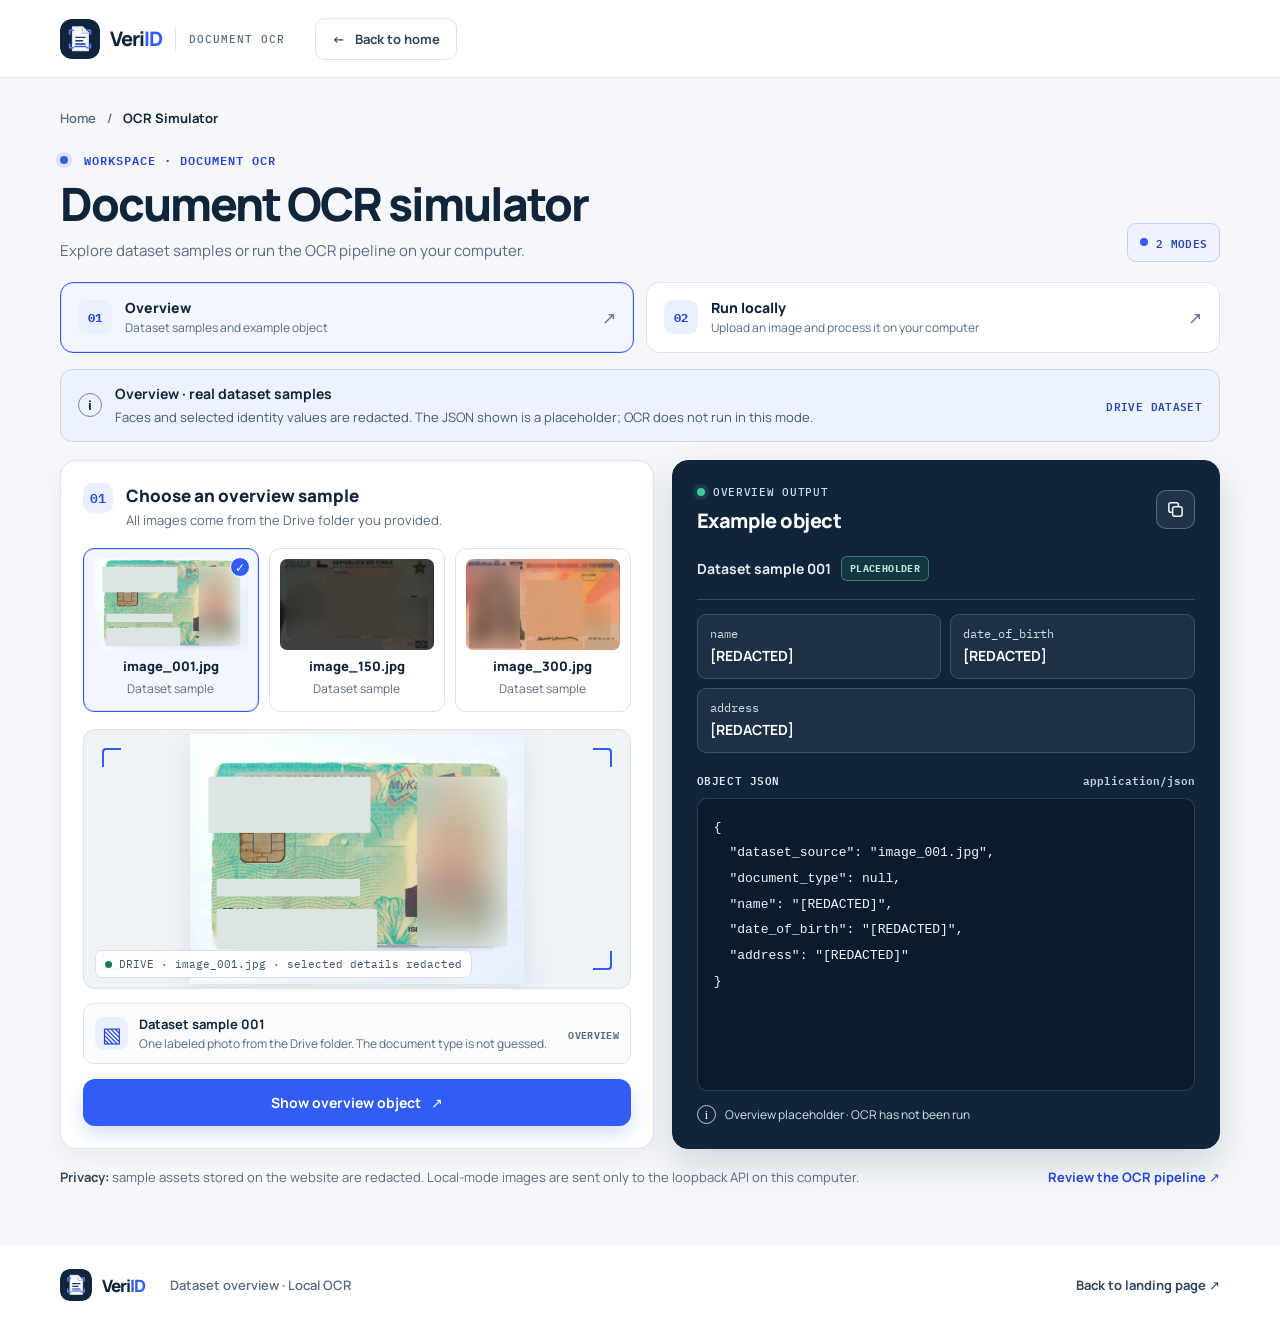
==== commit 229a7bec: "Translate VeriID app and document architecture" ====
--- a/simulasi.html
+++ b/simulasi.html
@@ -1,11 +1,11 @@
 <!doctype html>
-<html lang="id">
+<html lang="en">
   <head>
     <meta charset="utf-8" />
     <meta name="viewport" content="width=device-width, initial-scale=1" />
     <meta name="theme-color" content="#F5F7FA" />
-    <meta name="description" content="Overview sampel dataset identitas dan OCR lokal yang dijalankan langsung di laptop." />
-    <title>Simulasi OCR — VeriID</title>
+    <meta name="description" content="Explore redacted identity-document samples or run OCR locally on your computer." />
+    <title>OCR Simulator — VeriID</title>
     <link rel="icon" type="image/svg+xml" href="assets/logo-mark.svg" />
     <link rel="preconnect" href="https://fonts.googleapis.com" />
     <link rel="preconnect" href="https://fonts.gstatic.com" crossorigin />
@@ -16,118 +16,118 @@
   <body class="simulation-page" data-simulation>
     <header class="site-header">
       <div class="container header-inner">
-        <a class="brand" href="index.html" aria-label="VeriID beranda">
+        <a class="brand" href="index.html" aria-label="VeriID home">
           <img class="brand-mark" src="assets/logo-mark.svg" alt="" width="40" height="40" />
           <span class="brand-name">Veri<span>ID</span></span>
           <span class="brand-divider" aria-hidden="true"></span>
           <span class="brand-caption">DOCUMENT OCR</span>
         </a>
-        <a class="button button-small button-quiet" href="index.html"><span aria-hidden="true">←</span> Kembali ke beranda</a>
+        <a class="button button-small button-quiet" href="index.html"><span aria-hidden="true">←</span> Back to home</a>
       </div>
     </header>
 
     <main class="sim-main">
       <div class="container">
-        <nav class="sim-breadcrumb" aria-label="Breadcrumb"><a href="index.html">Beranda</a><span aria-hidden="true">/</span><b>Simulasi OCR</b></nav>
+        <nav class="sim-breadcrumb" aria-label="Breadcrumb"><a href="index.html">Home</a><span aria-hidden="true">/</span><b>OCR Simulator</b></nav>
         <div class="sim-heading">
-          <div><p class="eyebrow"><span class="eyebrow-dot"></span> WORKSPACE · OCR DOKUMEN</p><h1>Simulasi OCR dokumen</h1><p>Pilih overview dataset atau jalankan pipeline OCR di laptop sendiri.</p></div>
-          <span class="prototype-badge"><span aria-hidden="true"></span> 2 MODE</span>
+          <div><p class="eyebrow"><span class="eyebrow-dot"></span> WORKSPACE · DOCUMENT OCR</p><h1>Document OCR simulator</h1><p>Explore dataset samples or run the OCR pipeline on your computer.</p></div>
+          <span class="prototype-badge"><span aria-hidden="true"></span> 2 MODES</span>
         </div>
 
-        <div class="mode-switch" role="tablist" aria-label="Pilih mode simulasi">
+        <div class="mode-switch" role="tablist" aria-label="Choose a simulation mode">
           <button class="mode-tab is-selected" id="mode-tab-overview" type="button" role="tab" aria-selected="true" aria-controls="overview-panel" data-mode-choice="overview">
-            <span class="mode-number">01</span><span><b>Overview</b><small>Sampel dataset dan contoh object</small></span><span class="mode-arrow" aria-hidden="true">↗</span>
+            <span class="mode-number">01</span><span><b>Overview</b><small>Dataset samples and example object</small></span><span class="mode-arrow" aria-hidden="true">↗</span>
           </button>
           <button class="mode-tab" id="mode-tab-local" type="button" role="tab" aria-selected="false" aria-controls="local-panel" data-mode-choice="local">
-            <span class="mode-number">02</span><span><b>Jalankan lokal</b><small>Upload gambar dan proses di laptop</small></span><span class="mode-arrow" aria-hidden="true">↗</span>
+            <span class="mode-number">02</span><span><b>Run locally</b><small>Upload an image and process it on your computer</small></span><span class="mode-arrow" aria-hidden="true">↗</span>
           </button>
         </div>
 
-        <div class="demo-notice" id="mode-notice"><span class="notice-icon" aria-hidden="true">i</span><div><b id="notice-title">Overview · sampel dataset asli</b><span id="notice-copy">Teks identitas dan area foto disamarkan. JSON yang terlihat adalah placeholder; model OCR tidak dijalankan pada mode ini.</span></div><span class="notice-tag" id="notice-tag">DATASET DRIVE</span></div>
+        <div class="demo-notice" id="mode-notice"><span class="notice-icon" aria-hidden="true">i</span><div><b id="notice-title">Overview · real dataset samples</b><span id="notice-copy">Faces and selected identity values are redacted. The JSON shown is a placeholder; OCR does not run in this mode.</span></div><span class="notice-tag" id="notice-tag">DRIVE DATASET</span></div>
 
         <div class="simulation-layout">
           <div class="sim-workspace">
             <section class="sim-panel" id="overview-panel" role="tabpanel" aria-labelledby="mode-tab-overview" data-mode-panel="overview">
-              <div class="panel-heading"><span class="panel-step">01</span><div><h2>Pilih sampel overview</h2><p>Semua gambar berasal dari folder Drive yang Anda berikan.</p></div></div>
-              <div class="choice-grid" role="group" aria-label="Pilih gambar sampel dataset">
+              <div class="panel-heading"><span class="panel-step">01</span><div><h2>Choose an overview sample</h2><p>All images come from the Drive folder you provided.</p></div></div>
+              <div class="choice-grid" role="group" aria-label="Choose a dataset sample image">
                 <button class="choice-card is-selected" type="button" data-sample-choice="001" aria-pressed="true">
-                  <span class="choice-check" aria-hidden="true">✓</span><img src="assets/dataset-001-redacted.jpg" alt="Sampel image_001 yang disamarkan" /><b>image_001.jpg</b><small>Sampel dataset</small>
+                  <span class="choice-check" aria-hidden="true">✓</span><img src="assets/dataset-001-redacted.jpg" alt="Redacted sample image_001" /><b>image_001.jpg</b><small>Dataset sample</small>
                 </button>
                 <button class="choice-card" type="button" data-sample-choice="150" aria-pressed="false">
-                  <span class="choice-check" aria-hidden="true">✓</span><img src="assets/dataset-150-redacted.jpg" alt="Sampel image_150 yang disamarkan" /><b>image_150.jpg</b><small>Sampel dataset</small>
+                  <span class="choice-check" aria-hidden="true">✓</span><img src="assets/dataset-150-redacted.jpg" alt="Redacted sample image_150" /><b>image_150.jpg</b><small>Dataset sample</small>
                 </button>
                 <button class="choice-card" type="button" data-sample-choice="300" aria-pressed="false">
-                  <span class="choice-check" aria-hidden="true">✓</span><img src="assets/dataset-300-redacted.jpg" alt="Sampel image_300 yang disamarkan" /><b>image_300.jpg</b><small>Sampel dataset</small>
+                  <span class="choice-check" aria-hidden="true">✓</span><img src="assets/dataset-300-redacted.jpg" alt="Redacted sample image_300" /><b>image_300.jpg</b><small>Dataset sample</small>
                 </button>
               </div>
               <div class="sample-stage" id="sample-stage">
-                <img class="sample-art" id="sample-art" src="assets/dataset-001-redacted.jpg" alt="Foto sampel image_001 dari dataset Drive dengan detail identitas disamarkan" />
+                <img class="sample-art" id="sample-art" src="assets/dataset-001-redacted.jpg" alt="Dataset sample image_001 with identity details redacted" />
                 <span class="sample-corner sample-corner-tl" aria-hidden="true"></span><span class="sample-corner sample-corner-tr" aria-hidden="true"></span>
                 <span class="sample-corner sample-corner-bl" aria-hidden="true"></span><span class="sample-corner sample-corner-br" aria-hidden="true"></span>
                 <span class="sample-scan-line" aria-hidden="true"></span>
-                <span class="sample-stage-caption"><span class="tiny-dot"></span><span id="sample-caption">DRIVE · image_001.jpg · detail disamarkan</span></span>
+                <span class="sample-stage-caption"><span class="tiny-dot"></span><span id="sample-caption">DRIVE · image_001.jpg · selected details redacted</span></span>
               </div>
-              <div class="route-summary"><span class="route-summary-icon" aria-hidden="true">▧</span><div><b id="route-summary-title">Sampel dataset 001</b><span id="route-summary-detail">Satu foto berlabel dari folder Drive. Jenis dokumen tidak ditebak.</span></div><span class="route-summary-tag">OVERVIEW</span></div>
-              <button class="button button-primary run-button" id="run-overview" type="button">Tampilkan object overview <span aria-hidden="true">↗</span></button>
+              <div class="route-summary"><span class="route-summary-icon" aria-hidden="true">▧</span><div><b id="route-summary-title">Dataset sample 001</b><span id="route-summary-detail">One labeled photo from the Drive folder. The document type is not guessed.</span></div><span class="route-summary-tag">OVERVIEW</span></div>
+              <button class="button button-primary run-button" id="run-overview" type="button">Show overview object <span aria-hidden="true">↗</span></button>
             </section>
 
             <section class="sim-panel local-panel" id="local-panel" role="tabpanel" aria-labelledby="mode-tab-local" data-mode-panel="local" hidden>
-              <div class="panel-heading"><span class="panel-step">02</span><div><h2>OCR dijalankan di perangkat</h2><p>Pilih gambar lalu mulai pipeline secara manual.</p></div></div>
+              <div class="panel-heading"><span class="panel-step">02</span><div><h2>Run OCR on your computer</h2><p>Choose an image, then start the pipeline manually.</p></div></div>
               <div class="local-health" id="local-health" role="status" aria-live="polite">
-                <span class="health-indicator" aria-hidden="true"></span><div><b id="local-health-title">Memeriksa local runner</b><span id="local-health-detail">Model tidak akan dimuat sebelum Anda menjalankan OCR.</span></div>
+                <span class="health-indicator" aria-hidden="true"></span><div><b id="local-health-title">Checking local runner</b><span id="local-health-detail">The model will not load until you start OCR.</span></div>
               </div>
               <label class="upload-zone" for="local-image">
-                <span class="upload-icon" aria-hidden="true">↑</span><b>Pilih foto dokumen</b><span>JPG, PNG, atau WebP · maks 8 MB dan 6 megapiksel</span>
+                <span class="upload-icon" aria-hidden="true">↑</span><b>Choose a document image</b><span>JPG, PNG, or WebP · up to 8 MB and 6 megapixels</span>
                 <input id="local-image" name="image" type="file" accept="image/jpeg,image/png,image/webp" />
               </label>
               <div class="local-file-preview" id="local-file-preview" hidden>
-                <img id="local-preview" alt="Pratinjau gambar yang dipilih dari perangkat ini" />
+                <img id="local-preview" alt="Preview of the image selected on this computer" />
                 <div><b id="local-file-name"></b><span id="local-file-size"></span></div>
-                <button class="text-button" id="clear-local-file" type="button">Hapus</button>
+                <button class="text-button" id="clear-local-file" type="button">Remove</button>
               </div>
               <div class="local-model-info">
-                <div class="local-model-heading"><b>Model lokal</b><span>PATH DI LAPTOP</span></div>
+                <div class="local-model-heading"><b>Local model</b><span>LOCAL PATH</span></div>
                 <code id="det-model-path">models/PP-OCRv6_small_det/</code>
                 <code id="rec-model-path">models/PP-OCRv6_small_rec/</code>
-                <p>Runner ini baseline PP-OCRv6. Weights tidak termasuk di repo, dan hasilnya bukan reproduksi model V28. Letakkan model PaddleOCR di path ini atau ubah variabel konfigurasi backend.</p>
+                <p>This runner uses the PP-OCRv6 baseline. Model weights are not included in the repository, and its results do not reproduce the V28 model. Place PaddleOCR models at these paths or update the backend configuration variables.</p>
               </div>
-              <button class="button button-primary run-button" id="run-local-ocr" type="button" disabled>Jalankan OCR di laptop <span aria-hidden="true">↗</span></button>
-              <p class="local-runner-hint" id="local-runner-hint">Mode lokal hanya tersedia di <code>127.0.0.1:8787</code>. Setup dependency, siapkan weights, lalu jalankan local runner.</p>
+              <button class="button button-primary run-button" id="run-local-ocr" type="button" disabled>Run OCR locally <span aria-hidden="true">↗</span></button>
+              <p class="local-runner-hint" id="local-runner-hint">Local mode is available only at <code>127.0.0.1:8787</code>. Install dependencies, add model weights, and start the local runner.</p>
             </section>
           </div>
 
           <aside class="result-panel" aria-live="polite" aria-labelledby="result-title">
             <div class="result-top">
-              <div><span class="result-kicker"><span class="result-dot"></span> <span id="result-kicker">OUTPUT OVERVIEW</span></span><h2 id="result-title">Object contoh</h2></div>
-              <button class="copy-button" id="copy-result" type="button" aria-label="Salin object JSON" title="Salin JSON"><svg viewBox="0 0 20 20" fill="none" aria-hidden="true"><rect x="7" y="7" width="10" height="10" rx="2" stroke="currentColor" stroke-width="1.6"/><path d="M13 7V5a2 2 0 0 0-2-2H5a2 2 0 0 0-2 2v6a2 2 0 0 0 2 2h2" stroke="currentColor" stroke-width="1.6"/></svg></button>
+              <div><span class="result-kicker"><span class="result-dot"></span> <span id="result-kicker">OVERVIEW OUTPUT</span></span><h2 id="result-title">Example object</h2></div>
+              <button class="copy-button" id="copy-result" type="button" aria-label="Copy JSON object" title="Copy JSON"><svg viewBox="0 0 20 20" fill="none" aria-hidden="true"><rect x="7" y="7" width="10" height="10" rx="2" stroke="currentColor" stroke-width="1.6"/><path d="M13 7V5a2 2 0 0 0-2-2H5a2 2 0 0 0-2 2v6a2 2 0 0 0 2 2h2" stroke="currentColor" stroke-width="1.6"/></svg></button>
             </div>
-            <div class="result-meta"><span id="result-document">Sampel dataset 001</span><span class="synthetic-pill" id="result-kind">PLACEHOLDER</span></div>
+            <div class="result-meta"><span id="result-document">Dataset sample 001</span><span class="synthetic-pill" id="result-kind">PLACEHOLDER</span></div>
             <div class="field-preview" id="field-preview"></div>
             <div class="json-heading"><span>OBJECT JSON</span><span>application/json</span></div>
             <pre class="json-output"><code id="json-output"></code></pre>
-            <div class="result-foot"><span class="foot-check" aria-hidden="true">i</span><span id="result-status">Placeholder overview · model OCR belum dijalankan</span></div>
+            <div class="result-foot"><span class="foot-check" aria-hidden="true">i</span><span id="result-status">Overview placeholder · OCR has not been run</span></div>
           </aside>
         </div>
 
-        <div class="sim-bottom-row"><span><b>Privasi:</b> asset sampel yang tersimpan di web sudah disamarkan. Gambar mode lokal hanya dikirim ke API loopback pada perangkat ini.</span><a href="index.html#metode">Tinjau pipeline OCR <span aria-hidden="true">↗</span></a></div>
+        <div class="sim-bottom-row"><span><b>Privacy:</b> sample assets stored on the website are redacted. Local-mode images are sent only to the loopback API on this computer.</span><a href="index.html#metode">Review the OCR pipeline <span aria-hidden="true">↗</span></a></div>
       </div>
     </main>
 
     <dialog class="local-mode-dialog" id="local-mode-dialog" aria-labelledby="local-dialog-title">
       <div class="dialog-mark" aria-hidden="true">↗</div>
-      <p class="eyebrow">MODE OCR LOKAL</p>
-      <h2 id="local-dialog-title">Model akan berjalan di laptopmu.</h2>
-      <p>Gambar diproses oleh backend di perangkat ini (<code>127.0.0.1</code>), bukan di server online. Halaman ini tidak mengirim gambar ke cloud.</p>
+      <p class="eyebrow">LOCAL OCR MODE</p>
+      <h2 id="local-dialog-title">The model will run on your computer.</h2>
+      <p>The image is processed by the backend on this computer (<code>127.0.0.1</code>), not on an online server. This page does not send images to the cloud.</p>
       <ul>
-        <li>Model dimuat saat OCR pertama kali dijalankan, dengan CPU dan batas gambar 6 megapiksel.</li>
-        <li>Weights tidak disertakan; kamu perlu menyiapkan model di folder lokal.</li>
-        <li>Runner memakai baseline PP-OCRv6; weights khusus V28/SVTRv2 tidak tersedia di repo publik.</li>
-        <li>Gambar dipakai sementara selama inferensi lalu dihapus.</li>
+        <li>The model loads when you run OCR for the first time. Inference uses the CPU and is limited to images up to 6 megapixels.</li>
+        <li>Model weights are not included; you must place the model files in a local folder.</li>
+        <li>The runner uses a PP-OCRv6 baseline. V28/SVTRv2 weights are not available in the public repository.</li>
+        <li>The image is used temporarily during inference and then deleted.</li>
       </ul>
-      <div class="dialog-actions"><button class="button button-quiet" id="cancel-local-mode" type="button">Kembali</button><button class="button button-primary" id="confirm-local-mode" type="button">Lanjut ke mode lokal</button></div>
+      <div class="dialog-actions"><button class="button button-quiet" id="cancel-local-mode" type="button">Go back</button><button class="button button-primary" id="confirm-local-mode" type="button">Continue to local mode</button></div>
     </dialog>
 
     <div class="toast-message" id="toast-message" role="status" aria-live="polite"></div>
-    <footer class="site-footer"><div class="container footer-inner"><a class="brand footer-brand" href="index.html"><img class="brand-mark" src="assets/logo-mark.svg" alt="" width="32" height="32" /><span class="brand-name">Veri<span>ID</span></span></a><span>Overview dataset · OCR lokal</span><a href="index.html">Kembali ke landing page <span aria-hidden="true">↗</span></a></div></footer>
+    <footer class="site-footer"><div class="container footer-inner"><a class="brand footer-brand" href="index.html"><img class="brand-mark" src="assets/logo-mark.svg" alt="" width="32" height="32" /><span class="brand-name">Veri<span>ID</span></span></a><span>Dataset overview · Local OCR</span><a href="index.html">Back to landing page <span aria-hidden="true">↗</span></a></div></footer>
   </body>
 </html>
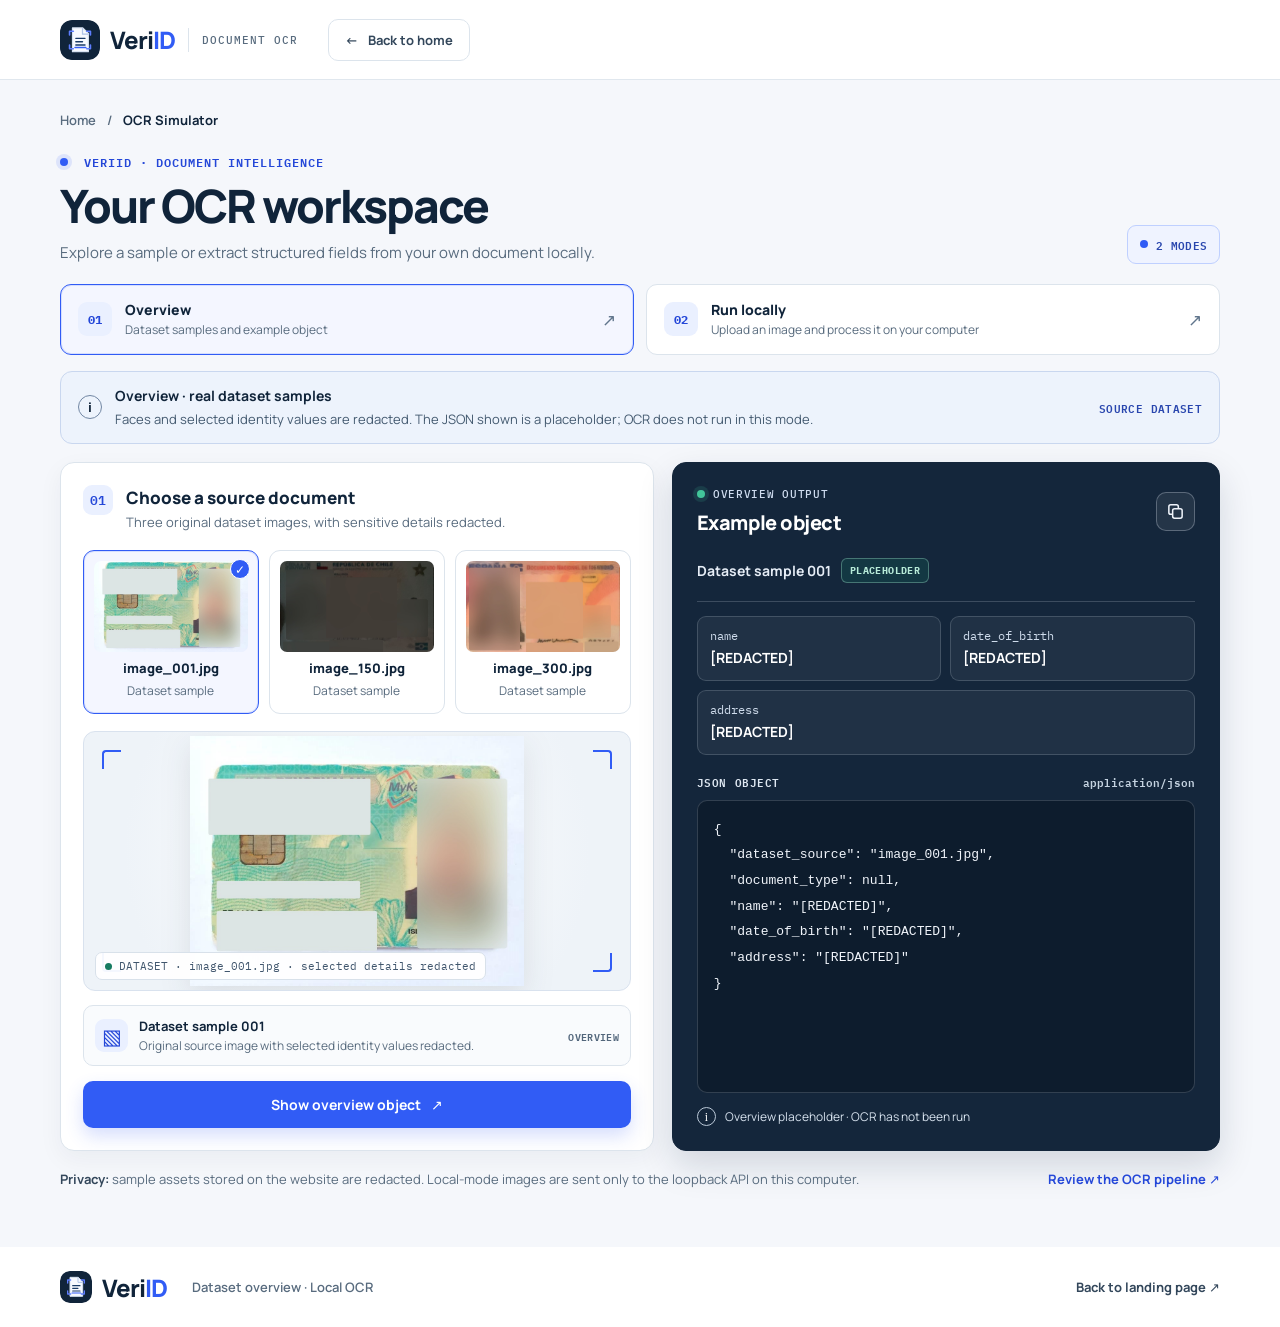
==== commit 16e44158: "Redesign VeriID website and clarify local API connection" ====
--- a/simulasi.html
+++ b/simulasi.html
@@ -30,7 +30,7 @@
       <div class="container">
         <nav class="sim-breadcrumb" aria-label="Breadcrumb"><a href="index.html">Home</a><span aria-hidden="true">/</span><b>OCR Simulator</b></nav>
         <div class="sim-heading">
-          <div><p class="eyebrow"><span class="eyebrow-dot"></span> WORKSPACE · DOCUMENT OCR</p><h1>Document OCR simulator</h1><p>Explore dataset samples or run the OCR pipeline on your computer.</p></div>
+          <div><p class="eyebrow"><span class="eyebrow-dot"></span> VERIID · DOCUMENT INTELLIGENCE</p><h1>Your OCR workspace</h1><p>Explore a sample or extract structured fields from your own document locally.</p></div>
           <span class="prototype-badge"><span aria-hidden="true"></span> 2 MODES</span>
         </div>
 
@@ -43,12 +43,12 @@
           </button>
         </div>
 
-        <div class="demo-notice" id="mode-notice"><span class="notice-icon" aria-hidden="true">i</span><div><b id="notice-title">Overview · real dataset samples</b><span id="notice-copy">Faces and selected identity values are redacted. The JSON shown is a placeholder; OCR does not run in this mode.</span></div><span class="notice-tag" id="notice-tag">DRIVE DATASET</span></div>
+        <div class="demo-notice" id="mode-notice"><span class="notice-icon" aria-hidden="true">i</span><div><b id="notice-title">Overview · real dataset samples</b><span id="notice-copy">Faces and selected identity values are redacted. The JSON shown is a placeholder; OCR does not run in this mode.</span></div><span class="notice-tag" id="notice-tag">SOURCE DATASET</span></div>
 
         <div class="simulation-layout">
           <div class="sim-workspace">
             <section class="sim-panel" id="overview-panel" role="tabpanel" aria-labelledby="mode-tab-overview" data-mode-panel="overview">
-              <div class="panel-heading"><span class="panel-step">01</span><div><h2>Choose an overview sample</h2><p>All images come from the Drive folder you provided.</p></div></div>
+              <div class="panel-heading"><span class="panel-step">01</span><div><h2>Choose a source document</h2><p>Three original dataset images, with sensitive details redacted.</p></div></div>
               <div class="choice-grid" role="group" aria-label="Choose a dataset sample image">
                 <button class="choice-card is-selected" type="button" data-sample-choice="001" aria-pressed="true">
                   <span class="choice-check" aria-hidden="true">✓</span><img src="assets/dataset-001-redacted.jpg" alt="Redacted sample image_001" /><b>image_001.jpg</b><small>Dataset sample</small>
@@ -65,9 +65,9 @@
                 <span class="sample-corner sample-corner-tl" aria-hidden="true"></span><span class="sample-corner sample-corner-tr" aria-hidden="true"></span>
                 <span class="sample-corner sample-corner-bl" aria-hidden="true"></span><span class="sample-corner sample-corner-br" aria-hidden="true"></span>
                 <span class="sample-scan-line" aria-hidden="true"></span>
-                <span class="sample-stage-caption"><span class="tiny-dot"></span><span id="sample-caption">DRIVE · image_001.jpg · selected details redacted</span></span>
+                <span class="sample-stage-caption"><span class="tiny-dot"></span><span id="sample-caption">DATASET · image_001.jpg · selected details redacted</span></span>
               </div>
-              <div class="route-summary"><span class="route-summary-icon" aria-hidden="true">▧</span><div><b id="route-summary-title">Dataset sample 001</b><span id="route-summary-detail">One labeled photo from the Drive folder. The document type is not guessed.</span></div><span class="route-summary-tag">OVERVIEW</span></div>
+              <div class="route-summary"><span class="route-summary-icon" aria-hidden="true">▧</span><div><b id="route-summary-title">Dataset sample 001</b><span id="route-summary-detail">Original source image with selected identity values redacted.</span></div><span class="route-summary-tag">OVERVIEW</span></div>
               <button class="button button-primary run-button" id="run-overview" type="button">Show overview object <span aria-hidden="true">↗</span></button>
             </section>
 
@@ -75,6 +75,7 @@
               <div class="panel-heading"><span class="panel-step">02</span><div><h2>Run OCR on your computer</h2><p>Choose an image, then start the pipeline manually.</p></div></div>
               <div class="local-health" id="local-health" role="status" aria-live="polite">
                 <span class="health-indicator" aria-hidden="true"></span><div><b id="local-health-title">Checking local runner</b><span id="local-health-detail">The model will not load until you start OCR.</span></div>
+                <button class="health-retry" id="check-local-connection" type="button">Check connection ↻</button>
               </div>
               <label class="upload-zone" for="local-image">
                 <span class="upload-icon" aria-hidden="true">↑</span><b>Choose a document image</b><span>JPG, PNG, or WebP · up to 8 MB and 6 megapixels</span>
@@ -89,7 +90,7 @@
                 <div class="local-model-heading"><b>Local model</b><span>LOCAL PATH</span></div>
                 <code id="det-model-path">models/PP-OCRv6_small_det/</code>
                 <code id="rec-model-path">models/PP-OCRv6_small_rec/</code>
-                <p>This runner uses the PP-OCRv6 baseline. Model weights are not included in the repository, and its results do not reproduce the V28 model. Place PaddleOCR models at these paths or update the backend configuration variables.</p>
+                <p>PP-OCRv6 CPU baseline. Add matching detector and recognizer weights at these paths, or configure your own model directories. The V28 research model is a separate configuration.</p>
               </div>
               <button class="button button-primary run-button" id="run-local-ocr" type="button" disabled>Run OCR locally <span aria-hidden="true">↗</span></button>
               <p class="local-runner-hint" id="local-runner-hint">Local mode is available only at <code>127.0.0.1:8787</code>. Install dependencies, add model weights, and start the local runner.</p>
@@ -103,7 +104,7 @@
             </div>
             <div class="result-meta"><span id="result-document">Dataset sample 001</span><span class="synthetic-pill" id="result-kind">PLACEHOLDER</span></div>
             <div class="field-preview" id="field-preview"></div>
-            <div class="json-heading"><span>OBJECT JSON</span><span>application/json</span></div>
+            <div class="json-heading"><span>JSON OBJECT</span><span>application/json</span></div>
             <pre class="json-output"><code id="json-output"></code></pre>
             <div class="result-foot"><span class="foot-check" aria-hidden="true">i</span><span id="result-status">Overview placeholder · OCR has not been run</span></div>
           </aside>
--- a/styles.css
+++ b/styles.css
@@ -418,6 +418,21 @@
 .dialog-actions .button { min-height: 43px; }
 .mode-tab:focus-visible, .choice-card:focus-visible, .upload-zone:focus-within, .copy-button:focus-visible, .button:focus-visible, .text-button:focus-visible { outline: 3px solid rgba(49,92,245,.34); outline-offset: 2px; }
 
+/* Match the product site's quieter surfaces and typography. */
+.simulation-page { background: #F5F7FB; }
+.simulation-page .site-header { height: 80px; }
+.simulation-page .brand-name { font-size: 24px; }
+.simulation-page .sim-panel, .simulation-page .result-panel { border-radius: 14px; }
+.simulation-page .result-panel { background: #14263B; border-color: #14263B; }
+.simulation-page .mode-tab { border-radius: 11px; }
+.simulation-page .button { border-radius: 10px; }
+.simulation-page .local-health { flex-wrap: wrap; }
+.simulation-page .local-health > div { flex: 1; min-width: 180px; }
+.health-retry { margin-left: 19px; padding: 7px 9px; border: 1px solid #BCC9DD; border-radius: 6px; color: #2447D8; background: rgba(255,255,255,.85); font: 700 10px 'Manrope','Segoe UI',sans-serif; cursor: pointer; white-space: nowrap; }
+.health-retry:hover { background: #fff; border-color: #315CF5; }
+.health-retry:disabled { opacity: .55; cursor: wait; }
+.health-retry:focus-visible { outline: 3px solid #315CF5; outline-offset: 3px; }
+
 @media (max-width: 700px) {
   .mode-switch { grid-template-columns: 1fr; gap: 8px; }
   .mode-tab { padding: 12px 13px; }
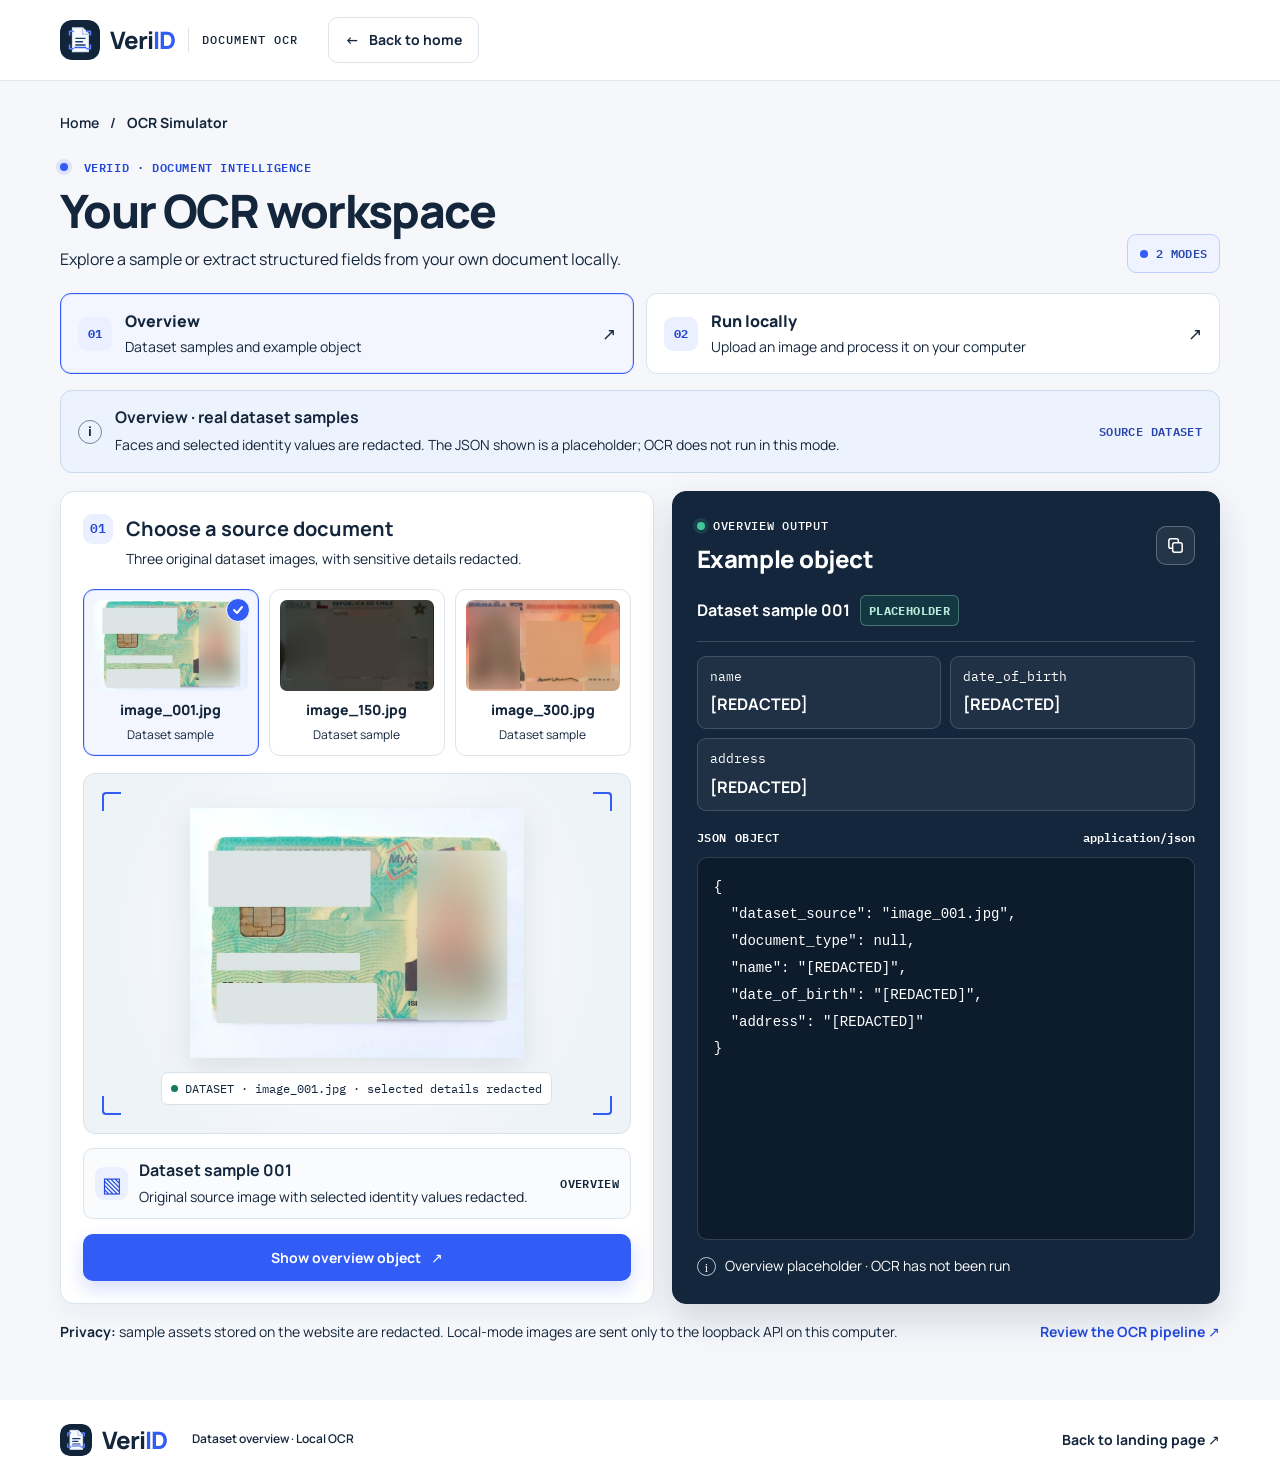
==== commit 8f382308: "Improve typography hierarchy and remove gray text" ====
--- a/simulasi.html
+++ b/simulasi.html
@@ -10,6 +10,7 @@
     <link rel="preconnect" href="https://fonts.googleapis.com" />
     <link rel="preconnect" href="https://fonts.gstatic.com" crossorigin />
     <link href="https://fonts.googleapis.com/css2?family=IBM+Plex+Mono:wght@400;500;600&family=Manrope:wght@400;500;600;700;800&display=swap" rel="stylesheet" />
+    <link rel="stylesheet" href="tokens.css" />
     <link rel="stylesheet" href="styles.css" />
     <script src="app.js" defer></script>
   </head>
@@ -51,13 +52,13 @@
               <div class="panel-heading"><span class="panel-step">01</span><div><h2>Choose a source document</h2><p>Three original dataset images, with sensitive details redacted.</p></div></div>
               <div class="choice-grid" role="group" aria-label="Choose a dataset sample image">
                 <button class="choice-card is-selected" type="button" data-sample-choice="001" aria-pressed="true">
-                  <span class="choice-check" aria-hidden="true">✓</span><img src="assets/dataset-001-redacted.jpg" alt="Redacted sample image_001" /><b>image_001.jpg</b><small>Dataset sample</small>
+                  <span class="choice-check" aria-hidden="true"><svg viewBox="0 0 14 14"><path d="m3 7 3 3 5-6" /></svg></span><img src="assets/dataset-001-redacted.jpg" alt="Redacted sample image_001" /><b>image_001.jpg</b><small>Dataset sample</small>
                 </button>
                 <button class="choice-card" type="button" data-sample-choice="150" aria-pressed="false">
-                  <span class="choice-check" aria-hidden="true">✓</span><img src="assets/dataset-150-redacted.jpg" alt="Redacted sample image_150" /><b>image_150.jpg</b><small>Dataset sample</small>
+                  <span class="choice-check" aria-hidden="true"><svg viewBox="0 0 14 14"><path d="m3 7 3 3 5-6" /></svg></span><img src="assets/dataset-150-redacted.jpg" alt="Redacted sample image_150" /><b>image_150.jpg</b><small>Dataset sample</small>
                 </button>
                 <button class="choice-card" type="button" data-sample-choice="300" aria-pressed="false">
-                  <span class="choice-check" aria-hidden="true">✓</span><img src="assets/dataset-300-redacted.jpg" alt="Redacted sample image_300" /><b>image_300.jpg</b><small>Dataset sample</small>
+                  <span class="choice-check" aria-hidden="true"><svg viewBox="0 0 14 14"><path d="m3 7 3 3 5-6" /></svg></span><img src="assets/dataset-300-redacted.jpg" alt="Redacted sample image_300" /><b>image_300.jpg</b><small>Dataset sample</small>
                 </button>
               </div>
               <div class="sample-stage" id="sample-stage">
--- a/tokens.css
+++ b/tokens.css
@@ -0,0 +1,17 @@
+/* Shared reading scale and text colors for the product site and OCR workspace. */
+:root {
+  font-size: 100%;
+  --color-ink: #14263B;
+  --color-text: var(--color-ink);
+  --color-muted: var(--color-ink);
+  --color-action: #315CF5;
+  --color-action-hover: #2348D8;
+  --text-meta: .75rem;
+  --text-caption: .8125rem;
+  --text-small: .875rem;
+  --text-body: 1rem;
+  --text-lead: 1.125rem;
+  --text-card: 1.25rem;
+  --font-sans: 'Manrope', 'Segoe UI', sans-serif;
+  --font-mono: 'IBM Plex Mono', Consolas, monospace;
+}
--- a/styles.css
+++ b/styles.css
@@ -1,9 +1,9 @@
 :root {
   color-scheme: light;
-  --ink: #10243A;
-  --text: #33475B;
-  --muted: #586B7E;
-  --soft-muted: #728397;
+  --ink: var(--color-ink);
+  --text: var(--color-text);
+  --muted: var(--color-muted);
+  --soft-muted: var(--color-muted);
   --line: #DCE4EC;
   --surface: #FFFFFF;
   --surface-soft: #F5F7FA;
@@ -11,22 +11,22 @@
   --navy: #10243A;
   --navy-mid: #17324F;
   --navy-deep: #0B1B2A;
-  --blue: #315CF5;
-  --blue-strong: #2447D8;
+  --blue: var(--color-action);
+  --blue-strong: var(--color-action-hover);
   --blue-pale: #B8C8FF;
   --green: #167B61;
   --green-soft: #E8F7F1;
   --shadow: 0 22px 60px rgba(16, 36, 58, .11);
-  font-family: 'Manrope', 'Segoe UI', sans-serif;
+  font-family: var(--font-sans);
   font-synthesis: none;
   text-rendering: optimizeLegibility;
 }
 
 * { box-sizing: border-box; }
 html { scroll-behavior: smooth; scroll-padding-top: 90px; }
-body { margin: 0; color: var(--ink); background: var(--surface-soft); font-family: inherit; -webkit-font-smoothing: antialiased; }
+body { margin: 0; color: var(--ink); background: var(--surface-soft); font-family: inherit; -webkit-font-smoothing: antialiased; font-size:var(--text-body); line-height:1.65; }
 a { color: inherit; text-decoration: none; }
-button { color: inherit; font: inherit; }
+button { color: inherit; font:inherit; }
 button, a { -webkit-tap-highlight-color: transparent; }
 button:focus-visible, a:focus-visible { outline: 3px solid var(--blue); outline-offset: 4px; }
 img { max-width: 100%; }
@@ -37,19 +37,19 @@
 .header-inner { height: 100%; display: flex; align-items: center; gap: 30px; }
 .brand { display: inline-flex; flex: 0 0 auto; align-items: center; gap: 10px; }
 .brand-mark { width: 40px; height: 40px; display: block; border-radius: 12px; }
-.brand-name { font-size: 20px; font-weight: 800; letter-spacing: -1px; }
+.brand-name { font-size:var(--text-card); font-weight: 800; letter-spacing: -1px; }
 .brand-name span { color: var(--blue); }
 .brand-divider { width: 1px; height: 24px; margin-inline: 3px; background: var(--line); }
-.brand-caption { color: var(--muted); font-family: 'IBM Plex Mono', monospace; font-size: 11px; font-weight: 500; letter-spacing: 1px; }
+.brand-caption { color:var(--muted); font-family: var(--font-mono); font-size:var(--text-meta); font-weight: 500; letter-spacing: 1px; }
 .main-nav { display: flex; align-items: center; gap: 30px; margin-left: auto; }
-.main-nav a { color: var(--text); font-size: 14px; font-weight: 600; transition: color .18s; }
+.main-nav a { color: var(--text); font-size:var(--text-small); font-weight: 600; transition: color .18s; }
 .main-nav a:hover, .site-footer a:hover { color: var(--blue); }
 
-.button { min-height: 50px; padding: 0 22px; display: inline-flex; align-items: center; justify-content: center; gap: 10px; border: 1px solid transparent; border-radius: 12px; font-size: 14px; font-weight: 700; cursor: pointer; transition: transform .18s, background .18s, border-color .18s, box-shadow .18s; }
+.button { min-height:48px; padding:10px 22px; display: inline-flex; align-items: center; justify-content: center; gap: 10px; border: 1px solid transparent; border-radius: 12px; font-size:var(--text-small); font-weight:700; cursor: pointer; transition: transform .18s, background .18s, border-color .18s, box-shadow .18s; }
 .button:hover { transform: translateY(-2px); }
 .button-primary { color: #fff; background: var(--blue); box-shadow: 0 8px 18px rgba(49, 92, 245, .2); }
 .button-primary:hover { background: var(--blue-strong); box-shadow: 0 12px 24px rgba(49, 92, 245, .25); }
-.button-small { min-height: 42px; padding-inline: 16px; border-radius: 10px; font-size: 13px; }
+.button-small { min-height:44px; padding-inline: 16px; border-radius: 10px; font-size:var(--text-small); }
 .button-quiet { color: var(--text); background: #fff; border-color: var(--line); box-shadow: none; }
 .button-quiet:hover { color: var(--ink); border-color: #AEBBD0; background: #F9FBFD; }
 .button-light { color: var(--navy); background: #fff; }
@@ -57,56 +57,56 @@
 
 .hero { padding-block: 78px 94px; overflow: hidden; background: radial-gradient(ellipse at 76% 44%, rgba(195, 210, 255, .4), transparent 38%), linear-gradient(180deg, #F8FAFC 0%, #F1F5FA 100%); }
 .hero-grid { display: grid; grid-template-columns: .9fr 1.1fr; align-items: center; gap: 60px; }
-.eyebrow { margin: 0 0 17px; color: var(--blue-strong); font-family: 'IBM Plex Mono', monospace; font-size: 12px; font-weight: 600; letter-spacing: 1px; line-height: 1.5; }
+.eyebrow { margin: 0 0 17px; color: var(--blue-strong); font-family: var(--font-mono); font-size:var(--text-meta); font-weight: 600; letter-spacing:.05em; line-height: 1.5; }
 .eyebrow-dot { display: inline-block; width: 8px; height: 8px; margin-right: 8px; border-radius: 50%; background: var(--blue); vertical-align: 1px; box-shadow: 0 0 0 4px rgba(49, 92, 245, .12); }
-.hero h1 { max-width: 620px; margin: 0; color: var(--ink); font-size: clamp(48px, 5.5vw, 70px); font-weight: 800; letter-spacing: -4px; line-height: 1.04; }
+.hero h1 { max-width: 620px; margin: 0; color: var(--ink); font-size:clamp(3rem, 5.5vw, 4.375rem); font-weight: 800; letter-spacing: -4px; line-height: 1.04; }
 .hero h1 span { color: var(--blue); }
-.hero-description { max-width: 500px; margin: 24px 0 28px; color: var(--text); font-size: 17px; line-height: 1.75; font-weight: 500; }
+.hero-description { max-width: 500px; margin: 24px 0 28px; color: var(--text); font-size:1.0625rem; line-height: 1.75; font-weight: 500; }
 .hero-actions { display: flex; flex-wrap: wrap; align-items: center; gap: 12px; }
-.hero-note { display: flex; align-items: center; gap: 10px; margin: 25px 0 0; color: var(--muted); font-size: 13px; line-height: 1.55; font-weight: 600; }
-.note-icon { width: 20px; height: 20px; display: grid; flex: 0 0 auto; place-items: center; border: 1px solid #91A0B3; border-radius: 50%; color: var(--text); font-family: Georgia, serif; font-size: 13px; }
+.hero-note { display: flex; align-items: center; gap: 10px; margin: 25px 0 0; color: var(--muted); font-size:var(--text-caption); line-height: 1.55; font-weight: 600; }
+.note-icon { width: 20px; height: 20px; display: grid; flex: 0 0 auto; place-items: center; border: 1px solid #91A0B3; border-radius: 50%; color: var(--text); font-family: Georgia, serif; font-size:var(--text-caption); }
 .hero-visual { min-width: 0; position: relative; }
 .hero-art { width: 100%; display: block; border: 1px solid rgba(255, 255, 255, .9); border-radius: 24px; box-shadow: 0 24px 55px rgba(35, 62, 103, .17); }
 .hero-art-chip { position: absolute; right: 20px; bottom: 45px; padding: 12px 15px; display: flex; align-items: center; gap: 10px; border: 1px solid rgba(220, 228, 236, .95); border-radius: 13px; background: rgba(255, 255, 255, .96); box-shadow: 0 10px 25px rgba(16, 36, 58, .13); }
 .hero-art-chip > span:last-child { display: flex; flex-direction: column; gap: 3px; }
-.hero-art-chip b { color: var(--ink); font-size: 13px; }
-.hero-art-chip small { color: var(--muted); font-size: 11px; }
+.hero-art-chip b { color: var(--ink); font-size:var(--text-caption); }
+.hero-art-chip small { color: var(--muted); font-size:var(--text-meta); }
 .status-dot { width: 9px; height: 9px; flex: 0 0 auto; border-radius: 50%; background: #27A77D; box-shadow: 0 0 0 4px rgba(39, 167, 125, .13); }
-.image-caption { position: absolute; right: 20px; bottom: 14px; color: #465B70; font-family: 'IBM Plex Mono', monospace; font-size: 10px; font-weight: 500; letter-spacing: .45px; }
-
-.benchmark-section { color: #F7FAFF; background: var(--navy); }
+.image-caption { position: absolute; right: 20px; bottom: 14px; color:var(--ink); font-family: var(--font-mono); font-size:var(--text-meta); font-weight: 500; letter-spacing: .45px; }
+
+.benchmark-section { color:#FFFFFF; background: var(--navy); }
 .benchmark-heading { display: flex; align-items: end; justify-content: space-between; gap: 40px; margin-bottom: 30px; }
 .eyebrow-light { color: #BDCBFF; }
-.benchmark-heading h2, .section-heading h2, .output-copy h2, .closing-inner h2 { margin: 0; font-size: clamp(32px, 3.6vw, 46px); font-weight: 800; letter-spacing: -2px; line-height: 1.12; }
-.benchmark-heading > p { max-width: 390px; margin: 0 0 4px; color: #D0DAE5; font-size: 15px; line-height: 1.7; }
+.benchmark-heading h2, .section-heading h2, .output-copy h2, .closing-inner h2 { margin: 0; font-size:clamp(2rem, 3.6vw, 2.875rem); font-weight: 800; letter-spacing: -2px; line-height: 1.12; }
+.benchmark-heading > p { max-width: 390px; margin: 0 0 4px; color:#FFFFFF; font-size:0.9375rem; line-height: 1.7; }
 .metric-grid { display: grid; grid-template-columns: repeat(4, 1fr); gap: 13px; }
 .metric-card { min-height: 154px; padding: 22px 20px; display: flex; flex-direction: column; align-items: flex-start; border: 1px solid rgba(224, 235, 255, .17); border-radius: 15px; background: rgba(255, 255, 255, .065); }
-.metric-card > span { color: #D0DBE8; font-family: 'IBM Plex Mono', monospace; font-size: 11px; font-weight: 500; letter-spacing: .7px; }
-.metric-card strong { margin-top: 12px; color: #fff; font-size: clamp(28px, 3vw, 38px); font-weight: 800; letter-spacing: -1.7px; line-height: 1.1; }
-.metric-card small { margin-top: 6px; color: #D0DBE8; font-size: 13px; }
+.metric-card > span { color:#FFFFFF; font-family: var(--font-mono); font-size:var(--text-meta); font-weight: 500; letter-spacing: .7px; }
+.metric-card strong { margin-top: 12px; color: #fff; font-size:clamp(1.75rem, 3vw, 2.375rem); font-weight: 800; letter-spacing: -1.7px; line-height: 1.1; }
+.metric-card small { margin-top: 6px; color:#FFFFFF; font-size:var(--text-caption); }
 .metric-count { border-color: rgba(139, 163, 255, .4); background: rgba(49, 92, 245, .23); }
 .metric-count strong { color: #D8E0FF; }
-.benchmark-note { margin: 16px 0 0; padding: 15px 17px; border: 1px solid rgba(224, 235, 255, .15); border-radius: 11px; color: #D4DFEA; background: rgba(255, 255, 255, .045); font-size: 13px; line-height: 1.7; }
+.benchmark-note { margin: 16px 0 0; padding: 15px 17px; border: 1px solid rgba(224, 235, 255, .15); border-radius: 11px; color:#FFFFFF; background: rgba(255, 255, 255, .045); font-size:var(--text-caption); line-height: 1.7; }
 .benchmark-note b { color: #fff; }
-.source-note { margin: 11px 0 0; color: #D0DBE8; font-size: 12px; line-height: 1.6; }
+.source-note { margin: 11px 0 0; color:#FFFFFF; font-size:var(--text-meta); line-height: 1.6; }
 .source-note a, .inline-source { color: #D3DCFF; font-weight: 700; text-decoration: underline; text-decoration-thickness: 1px; text-underline-offset: 3px; }
 .source-note a:hover, .inline-source:hover { color: #fff; }
 .inline-source { display: inline-block; margin-top: 8px; color: var(--blue-strong); }
 
 .document-section { background: #fff; }
 .section-heading { display: flex; justify-content: space-between; align-items: end; gap: 50px; margin-bottom: 34px; }
-.section-heading > p { max-width: 425px; margin: 0 0 2px; color: var(--muted); font-size: 15px; line-height: 1.75; }
+.section-heading > p { max-width: 425px; margin: 0 0 2px; color: var(--muted); font-size:0.9375rem; line-height: 1.75; }
 .document-grid { display: grid; grid-template-columns: repeat(3, 1fr); gap: 17px; }
 .document-card { overflow: hidden; display: flex; flex-direction: column; border: 1px solid var(--line); border-radius: 16px; background: #fff; box-shadow: 0 8px 24px rgba(16, 36, 58, .035); transition: transform .2s, border-color .2s, box-shadow .2s; }
 .document-card:hover { transform: translateY(-4px); border-color: #AFC0E5; box-shadow: 0 16px 32px rgba(16, 36, 58, .1); }
 .document-art { height: 190px; padding: 8px; display: grid; place-items: center; overflow: hidden; background: #F1F4F8; }
 .document-art img { width: 100%; height: 100%; display: block; object-fit: contain; mix-blend-mode: multiply; }
 .document-card-body { min-height: 181px; padding: 20px 21px; display: flex; flex-direction: column; align-items: flex-start; }
-.route-count { color: var(--blue-strong); font-family: 'IBM Plex Mono', monospace; font-size: 12px; font-weight: 500; }
-.document-card h3 { margin: 10px 0 4px; color: var(--ink); font-size: 20px; font-weight: 800; letter-spacing: -.5px; }
-.document-card p { margin: 0; color: var(--muted); font-size: 14px; line-height: 1.55; }
-.document-link { width: 100%; margin-top: auto; padding-top: 16px; display: flex; align-items: center; justify-content: space-between; color: var(--blue-strong); font-size: 13px; font-weight: 700; }
-.document-link b { font-size: 17px; font-weight: 500; transition: transform .18s; }
+.route-count { color: var(--blue-strong); font-family: var(--font-mono); font-size:var(--text-meta); font-weight: 500; }
+.document-card h3 { margin: 10px 0 4px; color: var(--ink); font-size:var(--text-card); font-weight: 800; letter-spacing: -.5px; }
+.document-card p { margin: 0; color: var(--muted); font-size:var(--text-small); line-height: 1.55; }
+.document-link { width: 100%; margin-top: auto; padding-top: 16px; display: flex; align-items: center; justify-content: space-between; color: var(--blue-strong); font-size:var(--text-caption); font-weight: 700; }
+.document-link b { font-size:1.0625rem; font-weight: 500; transition: transform .18s; }
 .document-card:hover .document-link b { transform: translate(2px, -2px); }
 
 .pipeline-section { background: var(--surface-soft); }
@@ -114,81 +114,82 @@
 .pipeline-layout { display: grid; grid-template-columns: 1.05fr .95fr; align-items: stretch; gap: 24px; }
 .pipeline-visual { min-height: 420px; padding: 18px; display: flex; flex-direction: column; justify-content: center; border: 1px solid var(--line); border-radius: 18px; background: #fff; box-shadow: 0 10px 28px rgba(16, 36, 58, .05); }
 .pipeline-visual img { width: 100%; display: block; border-radius: 12px; }
-.visual-foot { display: grid; grid-template-columns: repeat(3, 1fr); gap: 8px; margin-top: 12px; color: var(--muted); font-family: 'IBM Plex Mono', monospace; font-size: 11px; font-weight: 500; text-align: center; }
+.visual-foot { display: grid; grid-template-columns: repeat(3, 1fr); gap: 8px; margin-top: 12px; color: var(--muted); font-family: var(--font-mono); font-size:var(--text-meta); font-weight: 500; text-align: center; }
 .pipeline-steps { display: flex; flex-direction: column; gap: 0; padding: 7px 0; }
 .pipeline-step { display: grid; grid-template-columns: 44px 1fr; gap: 15px; padding: 16px 0; border-bottom: 1px solid var(--line); }
 .pipeline-step:first-child { padding-top: 7px; }
-.step-number { width: 37px; height: 37px; display: grid; place-items: center; border: 1px solid #C9D5E7; border-radius: 11px; color: var(--blue-strong); background: var(--surface-blue); font-family: 'IBM Plex Mono', monospace; font-size: 13px; font-weight: 600; }
-.pipeline-step h3 { margin: 0 0 4px; color: var(--ink); font-size: 17px; font-weight: 800; }
-.pipeline-step p { margin: 0; color: var(--muted); font-size: 14px; line-height: 1.6; }
+.step-number { width: 37px; height: 37px; display: grid; place-items: center; border: 1px solid #C9D5E7; border-radius: 11px; color: var(--blue-strong); background: var(--surface-blue); font-family: var(--font-mono); font-size:var(--text-caption); font-weight: 600; }
+.pipeline-step h3 { margin: 0 0 4px; color: var(--ink); font-size:1.0625rem; font-weight: 800; }
+.pipeline-step p { margin: 0; color: var(--muted); font-size:var(--text-small); line-height: 1.6; }
 .unknown-layout-card { margin-top: 16px; padding: 10px; display: grid; grid-template-columns: 132px 1fr; align-items: center; gap: 14px; border: 1px solid #D8E1EF; border-radius: 13px; background: #fff; }
 .unknown-layout-card img { width: 132px; height: 92px; display: block; object-fit: cover; border-radius: 8px; }
 .unknown-layout-card div { display: flex; flex-direction: column; gap: 5px; }
-.unknown-layout-card b { color: var(--ink); font-size: 14px; }
-.unknown-layout-card span { color: var(--muted); font-size: 13px; line-height: 1.5; }
+.unknown-layout-card b { color: var(--ink); font-size:var(--text-small); }
+.unknown-layout-card span { color: var(--muted); font-size:var(--text-caption); line-height: 1.5; }
 
 .output-section { color: #fff; background: var(--navy-mid); }
 .output-grid { display: grid; grid-template-columns: .8fr 1.2fr; align-items: center; gap: 70px; }
 .output-copy .eyebrow { color: #BDCBFF; }
 .output-copy h2 { max-width: 430px; }
-.output-copy > p:not(.eyebrow) { max-width: 440px; margin: 19px 0 26px; color: #D2DCE7; font-size: 15px; line-height: 1.75; }
+.output-copy > p:not(.eyebrow) { max-width: 440px; margin: 19px 0 26px; color:#FFFFFF; font-size:0.9375rem; line-height: 1.75; }
 .code-card { overflow: hidden; border: 1px solid rgba(218, 230, 245, .2); border-radius: 16px; background: var(--navy-deep); box-shadow: 0 22px 44px rgba(4, 15, 28, .23); }
-.code-card-top { min-height: 52px; padding: 0 19px; display: flex; align-items: center; gap: 11px; border-bottom: 1px solid rgba(218, 230, 245, .14); color: #E8EFF8; }
+.code-card-top { min-height: 52px; padding: 0 19px; display: flex; align-items: center; gap: 11px; border-bottom: 1px solid rgba(218, 230, 245, .14); color:#FFFFFF; }
 .code-file-dot { width: 9px; height: 9px; border-radius: 50%; background: #5E7EFF; box-shadow: 0 0 0 4px rgba(94, 126, 255, .16); }
-.code-card-top b { font-size: 13px; font-weight: 700; }
-.code-card-top small { margin-left: auto; color: #C6D4E2; font-family: 'IBM Plex Mono', monospace; font-size: 11px; letter-spacing: .45px; }
-.code-card pre { margin: 0; padding: 22px 24px; overflow-x: auto; color: #F1F5FB; font-family: 'IBM Plex Mono', Consolas, monospace; font-size: 14px; line-height: 2; }
+.code-card-top b { font-size:var(--text-caption); font-weight: 700; }
+.code-card-top small { margin-left: auto; color:#FFFFFF; font-family: var(--font-mono); font-size:var(--text-meta); letter-spacing: .45px; }
+.code-card pre { margin: 0; padding: 22px 24px; overflow-x: auto; color:#FFFFFF; font-family: var(--font-mono); font-size:var(--text-small); line-height: 2; }
 .code-key { color: #C4D0FF; }.code-string { color: #B9EBD8; }
-.code-card-foot { min-height: 45px; padding: 11px 20px; display: flex; align-items: center; gap: 9px; border-top: 1px solid rgba(218, 230, 245, .13); color: #D2DEE9; font-size: 12px; }
+.code-card-foot { min-height: 45px; padding: 11px 20px; display: flex; align-items: center; gap: 9px; border-top: 1px solid rgba(218, 230, 245, .13); color:#FFFFFF; font-size:var(--text-meta); }
 .code-card-foot .status-dot { width: 7px; height: 7px; box-shadow: none; }
 
 .closing-section { padding: 50px 0; background: #EAF0FF; }
 .closing-inner { display: flex; justify-content: space-between; align-items: center; gap: 28px; }
 .closing-inner .eyebrow { margin-bottom: 8px; }
-.closing-inner h2 { font-size: clamp(27px, 3vw, 36px); }
+.closing-inner h2 { font-size:clamp(1.6875rem, 3vw, 2.25rem); }
 .site-footer { background: #fff; }
 .footer-inner { min-height: 80px; display: flex; align-items: center; gap: 20px; }
 .footer-brand .brand-mark { width: 32px; height: 32px; border-radius: 10px; }
-.footer-brand .brand-name { font-size: 17px; }
-.footer-inner > span { margin-left: 5px; color: var(--muted); font-size: 13px; font-weight: 600; }
-.footer-inner > a:last-child { margin-left: auto; color: var(--text); font-size: 13px; font-weight: 700; }
+.footer-brand .brand-name { font-size:1.0625rem; }
+.footer-inner > span { margin-left: 5px; color: var(--muted); font-size:var(--text-meta); font-weight: 600; line-height:1.7; }
+.footer-inner > a:last-child { margin-left: auto; color: var(--text); font-size:var(--text-small); font-weight: 700; line-height:1.7; }
 
 /* Simulation */
 .simulation-page { min-height: 100vh; background: var(--surface-soft); }
 .simulation-page .site-header { position: relative; }
 .sim-main { min-height: calc(100vh - 158px); padding: 31px 0 38px; }
-.sim-breadcrumb { display: flex; align-items: center; gap: 11px; color: var(--muted); font-size: 13px; font-weight: 600; }
+.sim-breadcrumb { display: flex; align-items: center; gap: 11px; color: var(--muted); font-size:var(--text-small); font-weight: 600; line-height:1.6; }
 .sim-breadcrumb a:hover { color: var(--blue); }
 .sim-breadcrumb b { color: var(--ink); }
 .sim-heading { display: flex; align-items: end; justify-content: space-between; gap: 26px; margin: 24px 0 20px; }
 .sim-heading .eyebrow { margin-bottom: 9px; }
-.sim-heading h1 { margin: 0; color: var(--ink); font-size: clamp(34px, 4vw, 46px); font-weight: 800; letter-spacing: -2px; line-height: 1.12; }
-.sim-heading p:not(.eyebrow) { margin: 9px 0 0; color: var(--muted); font-size: 15px; line-height: 1.55; }
-.prototype-badge { flex: 0 0 auto; padding: 9px 12px; display: inline-flex; align-items: center; gap: 8px; border: 1px solid #BFD0FF; border-radius: 9px; color: #2946AE; background: #EFF3FF; font-family: 'IBM Plex Mono', monospace; font-size: 11px; font-weight: 600; letter-spacing: .25px; white-space: nowrap; }
+.sim-heading h1 { margin: 0; color: var(--ink); font-size:clamp(2.125rem, 4vw, 2.875rem); font-weight: 800; letter-spacing:-.035em; line-height: 1.12; }
+.sim-heading p:not(.eyebrow) { margin: 9px 0 0; color: var(--muted); font-size:var(--text-body); line-height:1.7; }
+.prototype-badge { flex: 0 0 auto; padding: 9px 12px; display: inline-flex; align-items: center; gap: 8px; border: 1px solid #BFD0FF; border-radius: 9px; color: #2946AE; background: #EFF3FF; font-family: var(--font-mono); font-size:var(--text-meta); font-weight: 600; letter-spacing: .25px; white-space: nowrap; line-height:1.6; }
 .prototype-badge span { width: 8px; height: 8px; border-radius: 50%; background: var(--blue); }
 .demo-notice { min-height: 72px; margin-bottom: 18px; padding: 14px 17px; display: flex; align-items: center; gap: 13px; border: 1px solid #C9D7EF; border-radius: 12px; background: #EDF3FC; }
-.notice-icon { width: 24px; height: 24px; display: grid; flex: 0 0 auto; place-items: center; border: 1px solid #7186A3; border-radius: 50%; color: var(--navy); font-size: 13px; font-weight: 800; }
+.notice-icon { width: 24px; height: 24px; display: grid; flex: 0 0 auto; place-items: center; border: 1px solid #7186A3; border-radius: 50%; color: var(--navy); font-size:var(--text-caption); font-weight: 800; }
 .demo-notice div { display: flex; flex-direction: column; gap: 4px; }
-.demo-notice b { color: var(--ink); font-size: 14px; }
-.demo-notice div span { color: #445A70; font-size: 13px; line-height: 1.55; }
-.notice-tag { margin-left: auto; padding-left: 12px; color: #2946AE; font-family: 'IBM Plex Mono', monospace; font-size: 11px; font-weight: 600; letter-spacing: .35px; white-space: nowrap; }
+.demo-notice b { color: var(--ink); font-size:var(--text-body); line-height:1.5; }
+.demo-notice div span { color:var(--ink); font-size:var(--text-small); line-height:1.75; }
+.notice-tag { margin-left: auto; padding-left: 12px; color: #2946AE; font-family: var(--font-mono); font-size:var(--text-meta); font-weight: 600; letter-spacing: .35px; white-space: nowrap; }
 .simulation-layout { display: grid; grid-template-columns: 1.04fr .96fr; gap: 18px; align-items: stretch; }
 .sim-panel, .result-panel { overflow: hidden; border: 1px solid var(--line); border-radius: 16px; background: #fff; box-shadow: 0 8px 25px rgba(16, 36, 58, .05); }
 .sim-panel { padding: 22px; }
 .panel-heading { display: flex; align-items: flex-start; gap: 13px; margin-bottom: 18px; }
-.panel-step { width: 30px; height: 30px; display: grid; flex: 0 0 auto; place-items: center; border-radius: 9px; color: var(--blue-strong); background: var(--surface-blue); font-family: 'IBM Plex Mono', monospace; font-size: 13px; font-weight: 600; }
-.panel-heading h2 { margin: 1px 0 4px; color: var(--ink); font-size: 17px; font-weight: 800; }
-.panel-heading p { margin: 0; color: var(--muted); font-size: 13px; line-height: 1.5; }
+.panel-step { width: 30px; height: 30px; display: grid; flex: 0 0 auto; place-items: center; border-radius: 9px; color: var(--blue-strong); background: var(--surface-blue); font-family: var(--font-mono); font-size:var(--text-caption); font-weight: 600; }
+.panel-heading h2 { margin: 1px 0 4px; color: var(--ink); font-size:var(--text-card); font-weight:700; line-height:1.4; }
+.panel-heading p { margin: 0; color: var(--muted); font-size:var(--text-small); line-height:1.75; }
 .choice-grid { display: grid; grid-template-columns: repeat(3, minmax(0, 1fr)); gap: 10px; }
 .choice-card { min-width: 0; min-height: 164px; position: relative; padding: 10px; display: flex; flex-direction: column; align-items: center; justify-content: flex-start; gap: 5px; border: 1px solid var(--line); border-radius: 11px; color: var(--ink); background: #fff; text-align: center; cursor: pointer; transition: border-color .18s, background .18s, transform .18s, box-shadow .18s; }
 .choice-card:hover { transform: translateY(-2px); border-color: #AABBE0; }
 .choice-card.is-selected { border-color: var(--blue); background: #F4F6FF; box-shadow: inset 0 0 0 1px rgba(49, 92, 245, .16); }
 .choice-card img { width: 100%; height: 91px; display: block; object-fit: contain; border-radius: 7px; background: #F1F4F8; mix-blend-mode: multiply; }
-.choice-card b { margin-top: 3px; color: var(--ink); font-size: 13px; line-height: 1.35; font-weight: 800; }
-.choice-card small { color: var(--muted); font-size: 12px; line-height: 1.3; }
-.choice-check { width: 20px; height: 20px; position: absolute; top: 8px; right: 8px; z-index: 2; display: grid; place-items: center; border: 1px solid #fff; border-radius: 50%; color: #fff; background: var(--blue); font-size: 12px; font-weight: 800; opacity: 0; transform: scale(.85); transition: .18s; }
+.choice-card b { margin-top: 3px; color: var(--ink); font-size:var(--text-small); line-height:1.5; font-weight: 800; overflow-wrap:anywhere; }
+.choice-card small { color: var(--muted); font-size:var(--text-meta); line-height:1.6; }
+.choice-check { width: 24px; height: 24px; position: absolute; top: 8px; right: 8px; z-index: 2; display: grid; place-items: center; border: 1px solid #fff; border-radius: 50%; color: #fff; background: var(--blue); font-size:var(--text-meta); line-height:1; font-weight: 800; opacity: 0; transform: scale(.85); transition: .18s; }
 .choice-card.is-selected .choice-check { opacity: 1; transform: scale(1); }
-.sample-stage { min-height: 230px; position: relative; margin-top: 17px; display: grid; place-items: center; overflow: hidden; border: 1px solid #D9E2EE; border-radius: 12px; background: radial-gradient(circle at 50% 46%, #fff 0, #EEF3F8 76%); }
+.choice-check svg { width: 14px; height: 14px; fill: none; stroke: currentColor; stroke-width: 2; stroke-linecap: round; stroke-linejoin: round; }
+.sample-stage { min-height: 230px; position: relative; margin-top: 17px; display:flex; place-items: center; overflow: hidden; border: 1px solid #D9E2EE; border-radius: 12px; background: radial-gradient(circle at 50% 46%, #fff 0, #EEF3F8 76%); flex-direction:column; justify-content:center; gap:14px; padding:34px 20px 28px; }
 .sample-art { width: min(75%, 300px); max-height: 205px; display: block; object-fit: contain; border-radius: 9px; filter: drop-shadow(0 10px 15px rgba(16, 36, 58, .11)); transition: transform .25s; }
 .sample-stage.is-scanning .sample-art { transform: scale(1.015); }
 .sample-corner { width: 19px; height: 19px; position: absolute; z-index: 2; border-color: var(--blue); border-style: solid; }
@@ -199,53 +200,54 @@
 .sample-scan-line { width: 76%; height: 2px; position: absolute; z-index: 3; top: 49%; left: 12%; border-radius: 2px; background: #4B7BFF; opacity: 0; box-shadow: 0 0 14px 3px rgba(49, 92, 245, .34); }
 .sample-stage.is-scanning .sample-scan-line { opacity: .9; animation: sample-scan 620ms ease-in-out; }
 @keyframes sample-scan { from { transform: translateY(-68px); } to { transform: translateY(68px); } }
-.sample-stage-caption { position: absolute; z-index: 4; bottom: 10px; left: 11px; padding: 6px 9px; display: flex; align-items: center; gap: 7px; border: 1px solid #D8E1EA; border-radius: 7px; color: #40566D; background: rgba(255, 255, 255, .95); font-family: 'IBM Plex Mono', monospace; font-size: 11px; }
+.sample-stage-caption { position:static; z-index: 4; bottom: 10px; left: 11px; padding: 6px 9px; display: flex; align-items: center; gap: 7px; border: 1px solid #D8E1EA; border-radius: 7px; color:var(--ink); background:#fff; font-family: var(--font-mono); font-size:var(--text-meta); max-width:100%; line-height:1.65; overflow-wrap:anywhere; }
 .tiny-dot { width: 7px; height: 7px; border-radius: 50%; background: var(--green); }
 .route-summary { min-height: 61px; margin-top: 14px; padding: 9px 11px; display: flex; align-items: center; gap: 11px; border: 1px solid var(--line); border-radius: 10px; background: #F9FBFD; }
-.route-summary-icon { width: 33px; height: 33px; display: grid; flex: 0 0 auto; place-items: center; border-radius: 9px; color: var(--blue-strong); background: var(--surface-blue); font-size: 21px; }
+.route-summary-icon { width: 33px; height: 33px; display: grid; flex: 0 0 auto; place-items: center; border-radius: 9px; color: var(--blue-strong); background: var(--surface-blue); font-size:1.3125rem; }
 .route-summary div { min-width: 0; display: flex; flex-direction: column; gap: 3px; }
-.route-summary b { color: var(--ink); font-size: 13px; }
-.route-summary div span { color: var(--muted); font-size: 12px; line-height: 1.35; }
-.route-summary-tag { margin-left: auto; color: #52667B; font-family: 'IBM Plex Mono', monospace; font-size: 10px; font-weight: 600; letter-spacing: .3px; }
+.route-summary b { color: var(--ink); font-size:var(--text-body); line-height:1.5; }
+.route-summary div span { color: var(--muted); font-size:var(--text-small); line-height:1.65; }
+.route-summary-tag { margin-left: auto; color:var(--ink); font-family: var(--font-mono); font-size:var(--text-meta); font-weight: 600; letter-spacing: .3px; }
 .run-button { width: 100%; min-height: 47px; margin-top: 15px; }
-.run-button:disabled { cursor: wait; opacity: .84; }
+.run-button:disabled { cursor: not-allowed; opacity: 1; color: var(--text); background: #E5EBF4; border-color: #A1B1C7; box-shadow: none; }
+.run-button:disabled .button-spinner { border-color: #A1B1C7; border-top-color: var(--text); }
 .button-spinner { width: 15px; height: 15px; border: 2px solid rgba(255,255,255,.45); border-top-color: #fff; border-radius: 50%; animation: spin .6s linear infinite; }
 @keyframes spin { to { transform: rotate(360deg); } }
 
 .result-panel { min-height: 100%; padding: 24px; display: flex; flex-direction: column; color: #fff; border-color: var(--navy); background: var(--navy); box-shadow: 0 15px 35px rgba(16, 36, 58, .15); }
 .result-top { display: flex; align-items: center; justify-content: space-between; gap: 14px; }
-.result-kicker { display: flex; align-items: center; gap: 8px; color: #D0DDF0; font-family: 'IBM Plex Mono', monospace; font-size: 11px; letter-spacing: .7px; font-weight: 500; }
+.result-kicker { display: flex; align-items: center; gap: 8px; color:#FFFFFF; font-family: var(--font-mono); font-size:var(--text-meta); letter-spacing: .7px; font-weight: 500; line-height:1.6; }
 .result-dot { width: 8px; height: 8px; border-radius: 50%; background: #42C69A; box-shadow: 0 0 0 4px rgba(66, 198, 154, .14); }
-.result-top h2 { margin: 8px 0 0; color: #fff; font-size: 20px; font-weight: 800; letter-spacing: -.45px; }
-.copy-button { width: 39px; height: 39px; display: grid; flex: 0 0 auto; place-items: center; border: 1px solid rgba(232, 240, 250, .28); border-radius: 10px; color: #EFF4FB; background: rgba(255, 255, 255, .07); cursor: pointer; transition: .18s; }
+.result-top h2 { margin: 8px 0 0; color: #fff; font-size:1.5rem; font-weight: 800; letter-spacing: -.45px; line-height:1.35; }
+.copy-button { width: 39px; height: 39px; display: grid; flex: 0 0 auto; place-items: center; border: 1px solid rgba(232, 240, 250, .28); border-radius: 10px; color:#FFFFFF; background: rgba(255, 255, 255, .07); cursor: pointer; transition: .18s; }
 .copy-button:hover { color: #fff; background: rgba(255, 255, 255, .16); }
 .copy-button svg { width: 19px; height: 19px; }
-.result-meta { min-height: 49px; margin: 17px 0 14px; padding-bottom: 12px; display: flex; align-items: center; gap: 10px; border-bottom: 1px solid rgba(232, 240, 250, .19); color: #E6EDF6; font-size: 14px; font-weight: 700; }
-.synthetic-pill { padding: 5px 8px; border: 1px solid rgba(164, 233, 209, .35); border-radius: 6px; color: #B7EBD8; background: rgba(22, 123, 97, .22); font-family: 'IBM Plex Mono', monospace; font-size: 10px; letter-spacing: .4px; }
+.result-meta { min-height: 49px; margin: 17px 0 14px; padding-bottom: 12px; display: flex; align-items: center; gap: 10px; border-bottom: 1px solid rgba(232, 240, 250, .19); color:#FFFFFF; font-size:var(--text-body); font-weight: 700; flex-wrap:wrap; }
+.synthetic-pill { padding: 5px 8px; border: 1px solid rgba(164, 233, 209, .35); border-radius: 6px; color: #B7EBD8; background: rgba(22, 123, 97, .22); font-family: var(--font-mono); font-size:var(--text-meta); letter-spacing: .4px; line-height:1.6; }
 .field-preview { display: grid; grid-template-columns: 1fr 1fr; gap: 9px; margin-bottom: 17px; }
 .field-preview > div { min-height: 65px; padding: 10px 12px; display: flex; flex-direction: column; justify-content: center; gap: 5px; border: 1px solid rgba(232, 240, 250, .17); border-radius: 9px; background: rgba(255, 255, 255, .055); }
 .field-preview > div:last-child { grid-column: 1 / -1; }
-.field-preview span { color: #CFDCEC; font-family: 'IBM Plex Mono', monospace; font-size: 12px; }
-.field-preview b { color: #fff; font-size: 14px; line-height: 1.45; font-weight: 700; overflow-wrap: anywhere; }
-.json-heading { display: flex; justify-content: space-between; align-items: center; color: #DFE8F2; font-family: 'IBM Plex Mono', monospace; font-size: 11px; letter-spacing: .55px; font-weight: 600; }
-.json-heading span:last-child { color: #C5D3E1; font-size: 11px; letter-spacing: 0; }
-.json-output { flex: 1; min-height: 188px; margin: 9px 0 0; padding: 16px; overflow: auto; border: 1px solid rgba(232, 240, 250, .17); border-radius: 10px; color: #F1F5FB; background: rgba(3, 13, 23, .36); font-family: 'IBM Plex Mono', Consolas, monospace; font-size: 13px; line-height: 1.9; white-space: pre-wrap; }
+.field-preview span { color:#FFFFFF; font-family: var(--font-mono); font-size:var(--text-caption); line-height:1.6; }
+.field-preview b { color: #fff; font-size:var(--text-body); line-height:1.6; font-weight: 700; overflow-wrap: anywhere; }
+.json-heading { display: flex; justify-content: space-between; align-items: center; color:#FFFFFF; font-family: var(--font-mono); font-size:var(--text-meta); letter-spacing: .55px; font-weight: 600; gap:12px; flex-wrap:wrap; }
+.json-heading span:last-child { color:#FFFFFF; font-size:var(--text-meta); letter-spacing: 0; }
+.json-output { flex: 1; min-height: 188px; margin: 9px 0 0; padding: 16px; overflow: auto; border: 1px solid rgba(232, 240, 250, .17); border-radius: 10px; color:#FFFFFF; background: rgba(3, 13, 23, .36); font-family: var(--font-mono); font-size:var(--text-small); line-height:1.85; white-space: pre-wrap; overflow-wrap:anywhere; }
 .json-output code { color: inherit; }
-.result-foot { display: flex; align-items: center; gap: 9px; margin-top: 14px; color: #D7E2EE; font-size: 12px; line-height: 1.5; }
-.foot-check { width: 19px; height: 19px; display: grid; flex: 0 0 auto; place-items: center; border: 1px solid #BBC9D8; border-radius: 50%; color: #fff; font-family: Georgia, serif; font-size: 12px; }
+.result-foot { display: flex; align-items: center; gap: 9px; margin-top: 14px; color:#FFFFFF; font-size:var(--text-small); line-height:1.75; }
+.foot-check { width: 19px; height: 19px; display: grid; flex: 0 0 auto; place-items: center; border: 1px solid #BBC9D8; border-radius: 50%; color: #fff; font-family: Georgia, serif; font-size:var(--text-meta); }
 .dataset-sample { margin-top: 24px; padding: 22px; display: grid; grid-template-columns: 1fr .9fr; align-items: center; gap: 24px; border: 1px solid var(--line); border-radius: 16px; background: #fff; box-shadow: 0 8px 25px rgba(16, 36, 58, .04); }
 .dataset-sample-copy .eyebrow { margin-bottom: 9px; }
-.dataset-sample h2 { margin: 0; color: var(--ink); font-size: 22px; font-weight: 800; letter-spacing: -.6px; }
-.dataset-sample-copy > p:not(.eyebrow) { max-width: 580px; margin: 10px 0 14px; color: var(--muted); font-size: 14px; line-height: 1.65; }
-.dataset-sample-copy code { color: var(--blue-strong); font-family: 'IBM Plex Mono', monospace; font-size: 12px; }
-.redacted-object { margin: 0; padding: 13px 15px; overflow: auto; border: 1px solid #DCE4EC; border-radius: 10px; color: #29415B; background: #F5F7FA; font-family: 'IBM Plex Mono', monospace; font-size: 12px; line-height: 1.7; }
+.dataset-sample h2 { margin: 0; color: var(--ink); font-size:1.375rem; font-weight: 800; letter-spacing: -.6px; }
+.dataset-sample-copy > p:not(.eyebrow) { max-width: 580px; margin: 10px 0 14px; color: var(--muted); font-size:var(--text-small); line-height: 1.65; }
+.dataset-sample-copy code { color: var(--blue-strong); font-family: var(--font-mono); font-size:var(--text-meta); }
+.redacted-object { margin: 0; padding: 13px 15px; overflow: auto; border: 1px solid #DCE4EC; border-radius: 10px; color:var(--ink); background: #F5F7FA; font-family: var(--font-mono); font-size:var(--text-meta); line-height: 1.7; }
 .dataset-sample-figure { margin: 0; padding: 8px; border: 1px solid var(--line); border-radius: 12px; background: #F5F7FA; }
 .dataset-sample-figure img { width: 100%; max-height: 260px; display: block; object-fit: contain; border-radius: 8px; }
-.dataset-sample-figure figcaption { padding: 8px 4px 1px; color: var(--muted); font-family: 'IBM Plex Mono', monospace; font-size: 11px; }
-.sim-bottom-row { min-height: 58px; display: flex; align-items: center; justify-content: space-between; gap: 18px; color: var(--muted); font-size: 13px; line-height: 1.5; }
+.dataset-sample-figure figcaption { padding: 8px 4px 1px; color: var(--muted); font-family: var(--font-mono); font-size:var(--text-meta); }
+.sim-bottom-row { min-height: 58px; display: flex; align-items: center; justify-content: space-between; gap: 18px; color: var(--text); font-size:var(--text-small); line-height:1.75; }
 .sim-bottom-row b { color: var(--text); }
 .sim-bottom-row a { flex: 0 0 auto; color: var(--blue-strong); font-weight: 700; }
-.toast-message { position: fixed; z-index: 30; right: 24px; bottom: 24px; max-width: 350px; padding: 13px 16px; border: 1px solid #C8D3E2; border-radius: 10px; color: var(--ink); background: #fff; box-shadow: var(--shadow); font-size: 13px; font-weight: 700; opacity: 0; pointer-events: none; transform: translateY(7px); transition: .22s; }
+.toast-message { position: fixed; z-index: 30; right: 24px; bottom: 24px; max-width: 350px; padding: 13px 16px; border: 1px solid #C8D3E2; border-radius: 10px; color: var(--ink); background: #fff; box-shadow: var(--shadow); font-size:var(--text-small); font-weight: 700; opacity: 0; pointer-events: none; transform: translateY(7px); transition: .22s; line-height:1.6; }
 .toast-message.is-visible { opacity: 1; transform: translateY(0); }
 
 @media (max-width: 980px) {
@@ -271,63 +273,63 @@
   .header-inner { gap: 12px; }
   .header-inner > .button { margin-left: auto; }
   .brand-mark { width: 36px; height: 36px; }
-  .brand-name { font-size: 19px; }
+  .brand-name { font-size:1.1875rem; }
   .section-space { padding-block: 66px; }
   .hero { padding-block: 57px 68px; }
   .hero-grid { gap: 32px; }
-  .hero h1 { font-size: clamp(44px, 12vw, 62px); letter-spacing: -2.8px; }
-  .hero-description { margin: 20px 0 24px; font-size: 16px; }
-  .hero-note { align-items: flex-start; font-size: 12px; }
+  .hero h1 { font-size:clamp(2.75rem, 12vw, 3.875rem); letter-spacing: -2.8px; }
+  .hero-description { margin: 20px 0 24px; font-size:var(--text-body); }
+  .hero-note { align-items: flex-start; font-size:var(--text-meta); }
   .hero-art { border-radius: 17px; }
   .hero-art-chip { right: 10px; bottom: 42px; padding: 9px 11px; }
-  .hero-art-chip b { font-size: 12px; }
-  .hero-art-chip small { font-size: 10px; }
-  .image-caption { right: 10px; bottom: 10px; font-size: 8px; }
-  .benchmark-heading h2, .section-heading h2, .output-copy h2 { font-size: 34px; letter-spacing: -1.5px; }
-  .benchmark-heading > p, .section-heading > p { font-size: 14px; }
+  .hero-art-chip b { font-size:var(--text-meta); }
+  .hero-art-chip small { font-size:var(--text-meta); }
+  .image-caption { right: 10px; bottom: 10px; font-size:var(--text-meta); }
+  .benchmark-heading h2, .section-heading h2, .output-copy h2 { font-size:2.125rem; letter-spacing: -1.5px; }
+  .benchmark-heading > p, .section-heading > p { font-size:var(--text-small); }
   .metric-grid { grid-template-columns: 1fr 1fr; gap: 9px; }
   .metric-card { min-height: 135px; padding: 17px 14px; }
-  .metric-card > span { font-size: 10px; }
-  .metric-card strong { font-size: 31px; }
-  .metric-card small { font-size: 12px; }
-  .benchmark-note { font-size: 12px; }
+  .metric-card > span { font-size:var(--text-meta); }
+  .metric-card strong { font-size:1.9375rem; }
+  .metric-card small { font-size:var(--text-meta); }
+  .benchmark-note { font-size:var(--text-meta); }
   .section-heading { display: block; margin-bottom: 24px; }
   .section-heading > p { margin-top: 13px; }
   .document-grid { grid-template-columns: 1fr; gap: 12px; }
   .document-card { display: grid; grid-template-columns: 128px 1fr; min-height: 160px; }
   .document-art { height: 100%; min-height: 160px; padding: 4px; }
   .document-card-body { min-height: 160px; padding: 15px 13px; }
-  .document-card h3 { font-size: 17px; }
-  .document-card p { font-size: 13px; }
-  .document-link { padding-top: 10px; font-size: 12px; }
+  .document-card h3 { font-size:1.0625rem; }
+  .document-card p { font-size:var(--text-caption); }
+  .document-link { padding-top: 10px; font-size:var(--text-meta); }
   .pipeline-steps { grid-template-columns: 1fr; }
   .pipeline-step { grid-template-columns: 40px 1fr; }
   .unknown-layout-card { grid-column: auto; grid-template-columns: 110px 1fr; }
   .unknown-layout-card img { width: 110px; height: 82px; }
-  .unknown-layout-card b { font-size: 13px; }
-  .unknown-layout-card span { font-size: 12px; }
-  .visual-foot { font-size: 9px; }
+  .unknown-layout-card b { font-size:var(--text-caption); }
+  .unknown-layout-card span { font-size:var(--text-meta); }
+  .visual-foot { font-size:var(--text-meta); }
   .output-grid { gap: 27px; }
-  .code-card pre { padding: 17px 14px; font-size: 12px; }
+  .code-card pre { padding: 17px 14px; font-size:var(--text-meta); }
   .code-card-top { padding-inline: 14px; }
-  .code-card-top b { font-size: 12px; }
-  .code-card-top small { font-size: 9px; }
+  .code-card-top b { font-size:var(--text-meta); }
+  .code-card-top small { font-size:var(--text-meta); }
   .closing-inner { align-items: flex-start; flex-direction: column; }
   .footer-inner { min-height: 78px; flex-wrap: wrap; padding-block: 13px; gap: 12px; }
   .footer-inner > span { order: 3; flex-basis: 100%; margin-left: 0; }
-  .footer-inner > a:last-child { font-size: 12px; }
+  .footer-inner > a:last-child { font-size:var(--text-meta); }
   .sim-main { padding-top: 24px; }
   .sim-heading { align-items: flex-start; flex-direction: column; gap: 13px; margin-top: 20px; }
-  .sim-heading h1 { font-size: 36px; letter-spacing: -1.5px; }
+  .sim-heading h1 { font-size:2.25rem; letter-spacing: -1.5px; }
   .demo-notice { align-items: flex-start; padding: 12px; }
-  .demo-notice div span { font-size: 12px; }
+  .demo-notice div span { font-size:var(--text-meta); }
   .notice-tag { display: none; }
   .sim-panel, .result-panel { padding: 17px; }
   .choice-grid { gap: 7px; }
   .choice-card { min-height: 148px; padding: 7px; }
   .choice-card img { height: 74px; }
-  .choice-card b { font-size: 12px; }
-  .choice-card small { font-size: 11px; }
+  .choice-card b { font-size:var(--text-meta); }
+  .choice-card small { font-size:var(--text-meta); }
   .sample-stage { min-height: 208px; }
   .sample-art { width: 78%; max-height: 182px; }
   .route-summary-tag { display: none; }
@@ -350,35 +352,35 @@
 }
 
 /* Dataset samples and two-mode simulator */
-.image-caption { right: 14px; bottom: 13px; max-width: calc(100% - 28px); padding: 7px 10px; border: 1px solid rgba(255,255,255,.75); border-radius: 7px; color: #21364B; background: rgba(255,255,255,.92); font-size: 9px; }
+.image-caption { right: 14px; bottom: 13px; max-width: calc(100% - 28px); padding: 7px 10px; border: 1px solid rgba(255,255,255,.75); border-radius: 7px; color:var(--ink); background: rgba(255,255,255,.92); font-size:var(--text-meta); }
 .hero-art { max-height: 520px; object-fit: cover; }
 .document-art img { mix-blend-mode: normal; object-fit: cover; }
 .preprocess-grid { display: grid; grid-template-columns: repeat(3, minmax(0, 1fr)); gap: 11px; }
 .preprocess-grid figure { min-width: 0; margin: 0; padding: 7px; border: 1px solid var(--line); border-radius: 10px; background: #F7F9FC; }
 .preprocess-grid img { width: 100%; height: 180px; display: block; object-fit: cover; border-radius: 6px; }
-.preprocess-grid figcaption { padding: 8px 2px 1px; color: #455B72; font-family: 'IBM Plex Mono', monospace; font-size: 10px; font-weight: 600; text-align: center; }
-.preprocess-note { margin: 13px 2px 0; color: var(--muted); font-size: 12px; line-height: 1.55; }
+.preprocess-grid figcaption { padding: 8px 2px 1px; color:var(--ink); font-family: var(--font-mono); font-size:var(--text-meta); font-weight: 600; text-align: center; }
+.preprocess-note { margin: 13px 2px 0; color: var(--muted); font-size:var(--text-meta); line-height: 1.55; }
 
 .mode-switch { display: grid; grid-template-columns: 1fr 1fr; gap: 12px; margin: 0 0 16px; }
 .mode-tab { min-width: 0; padding: 15px 17px; display: flex; align-items: center; gap: 13px; border: 1px solid var(--line); border-radius: 13px; color: var(--ink); background: #fff; text-align: left; cursor: pointer; transition: border-color .18s, background .18s, box-shadow .18s, transform .18s; }
 .mode-tab:hover { transform: translateY(-1px); border-color: #AABBE0; }
 .mode-tab.is-selected { border-color: var(--blue); background: #F4F6FF; box-shadow: inset 0 0 0 1px rgba(49, 92, 245, .16); }
-.mode-number { width: 34px; height: 34px; display: grid; flex: 0 0 auto; place-items: center; border-radius: 9px; color: var(--blue-strong); background: var(--surface-blue); font-family: 'IBM Plex Mono', monospace; font-size: 12px; font-weight: 700; }
+.mode-number { width: 34px; height: 34px; display: grid; flex: 0 0 auto; place-items: center; border-radius: 9px; color: var(--blue-strong); background: var(--surface-blue); font-family: var(--font-mono); font-size:var(--text-meta); font-weight: 700; }
 .mode-tab > span:nth-child(2) { min-width: 0; display: flex; flex-direction: column; gap: 3px; }
-.mode-tab b { color: var(--ink); font-size: 14px; font-weight: 800; }
-.mode-tab small { color: var(--muted); font-size: 12px; line-height: 1.4; }
-.mode-arrow { margin-left: auto; color: #60758C; font-size: 17px; }
+.mode-tab b { color: var(--ink); font-size:var(--text-body); font-weight: 800; line-height:1.5; }
+.mode-tab small { color: var(--muted); font-size:var(--text-small); line-height:1.6; }
+.mode-arrow { margin-left: auto; color: var(--muted); font-size:1.0625rem; }
 .sim-workspace { min-width: 0; }
 .sim-panel[hidden] { display: none !important; }
 .choice-card img { object-fit: cover; mix-blend-mode: normal; }
 .sample-art { width: min(88%, 510px); max-height: 250px; object-fit: contain; }
-.sample-stage { min-height: 260px; }
+.sample-stage { min-height: 260px; display:flex; flex-direction:column; justify-content:center; gap:14px; padding:34px 20px 28px; }
 .local-panel .panel-heading { margin-bottom: 16px; }
 .local-health { margin-bottom: 15px; padding: 12px 13px; display: flex; align-items: flex-start; gap: 11px; border: 1px solid #C9D7EF; border-radius: 10px; background: #EDF3FC; }
-.health-indicator { width: 9px; height: 9px; margin-top: 5px; flex: 0 0 auto; border-radius: 50%; background: #8391A3; }
+.health-indicator { width: 9px; height: 9px; margin-top: 5px; flex: 0 0 auto; border-radius: 50%; background: #61738C; }
 .local-health > div { display: flex; flex-direction: column; gap: 4px; }
-.local-health b { color: var(--ink); font-size: 13px; }
-.local-health span:not(.health-indicator) { color: #445A70; font-size: 12px; line-height: 1.5; }
+.local-health b { color: var(--ink); font-size:var(--text-small); line-height:1.6; }
+.local-health span:not(.health-indicator) { color:var(--ink); font-size:var(--text-small); line-height:1.75; }
 .local-health.is-ready { border-color: #A9D9C9; background: #EFF9F5; }
 .local-health.is-ready .health-indicator { background: #16845F; box-shadow: 0 0 0 4px rgba(22,132,95,.12); }
 .local-health.is-missing { border-color: #E7D1A6; background: #FFF9EB; }
@@ -387,32 +389,32 @@
 .local-health.is-offline .health-indicator { background: #B74949; }
 .upload-zone { min-height: 155px; position: relative; padding: 20px; display: flex; flex-direction: column; align-items: center; justify-content: center; gap: 7px; border: 1px dashed #9AAFC7; border-radius: 12px; color: var(--ink); background: #FAFBFD; text-align: center; cursor: pointer; transition: border-color .18s, background .18s; }
 .upload-zone:hover, .upload-zone:focus-within { border-color: var(--blue); background: #F4F7FF; }
-.upload-icon { width: 34px; height: 34px; display: grid; place-items: center; border: 1px solid #C8D6E9; border-radius: 10px; color: var(--blue-strong); background: #EEF3FC; font-size: 20px; font-weight: 700; }
-.upload-zone b { margin-top: 2px; font-size: 14px; font-weight: 800; }
-.upload-zone > span:last-of-type { color: var(--muted); font-size: 12px; }
+.upload-icon { width: 34px; height: 34px; display: grid; place-items: center; border: 1px solid #C8D6E9; border-radius: 10px; color: var(--blue-strong); background: #EEF3FC; font-size:var(--text-card); font-weight: 700; }
+.upload-zone b { margin-top: 2px; font-size:var(--text-body); font-weight: 800; line-height:1.6; }
+.upload-zone > span:last-of-type { color: var(--muted); font-size:var(--text-small); line-height:1.7; }
 .upload-zone input { width: 100%; height: 100%; position: absolute; inset: 0; opacity: 0; cursor: pointer; }
 .local-file-preview { margin-top: 12px; padding: 9px; display: grid; grid-template-columns: 72px minmax(0,1fr) auto; align-items: center; gap: 11px; border: 1px solid var(--line); border-radius: 10px; background: #F8FAFC; }
 .local-file-preview[hidden] { display: none !important; }
 .local-file-preview img { width: 72px; height: 58px; display: block; object-fit: cover; border-radius: 6px; background: #E8EDF3; }
 .local-file-preview > div { min-width: 0; display: flex; flex-direction: column; gap: 5px; }
-.local-file-preview b { overflow: hidden; color: var(--ink); font-size: 12px; text-overflow: ellipsis; white-space: nowrap; }
-.local-file-preview span { color: var(--muted); font-size: 11px; }
-.text-button { padding: 7px; border: 0; color: #3454A7; background: transparent; font-size: 12px; font-weight: 700; cursor: pointer; }
+.local-file-preview b { overflow-wrap: anywhere; color: var(--ink); font-size:var(--text-small); white-space: normal; line-height:1.6; }
+.local-file-preview span { color: var(--muted); font-size:var(--text-caption); line-height:1.6; }
+.text-button { padding: 7px; border: 0; color: #3454A7; background: transparent; font-size:var(--text-small); font-weight: 700; cursor: pointer; min-height:44px; }
 .local-model-info { margin-top: 14px; padding: 13px; display: flex; flex-direction: column; gap: 7px; border: 1px solid var(--line); border-radius: 10px; background: #F8FAFC; }
 .local-model-heading { margin-bottom: 2px; display: flex; align-items: center; justify-content: space-between; gap: 10px; }
-.local-model-heading b { color: var(--ink); font-size: 13px; }
-.local-model-heading span { color: var(--muted); font-family: 'IBM Plex Mono', monospace; font-size: 9px; font-weight: 600; letter-spacing: .4px; }
-.local-model-info code, .local-runner-hint code { color: #294A8D; font-family: 'IBM Plex Mono', monospace; font-size: 11px; overflow-wrap: anywhere; }
-.local-model-info > p { margin: 3px 0 0; color: var(--muted); font-size: 11px; line-height: 1.5; }
-.local-runner-hint { margin: 9px 2px 0; color: var(--muted); font-size: 11px; line-height: 1.55; }
+.local-model-heading b { color: var(--ink); font-size:var(--text-body); line-height:1.6; }
+.local-model-heading span { color: var(--muted); font-family: var(--font-mono); font-size:var(--text-meta); font-weight: 600; letter-spacing: .4px; line-height:1.6; }
+.local-model-info code, .local-runner-hint code { color: #294A8D; font-family: var(--font-mono); font-size:var(--text-caption); overflow-wrap: anywhere; line-height:1.7; }
+.local-model-info > p { margin: 3px 0 0; color: var(--muted); font-size:var(--text-small); line-height:1.75; }
+.local-runner-hint { margin: 9px 2px 0; color: var(--muted); font-size:var(--text-small); line-height:1.75; }
 .local-mode-dialog { width: min(520px, calc(100% - 32px)); max-width: 520px; padding: 28px; border: 1px solid #D6DFE9; border-radius: 17px; color: var(--text); background: #fff; box-shadow: 0 24px 80px rgba(10, 25, 45, .28); }
 .local-mode-dialog::backdrop { background: rgba(9, 24, 42, .64); backdrop-filter: blur(3px); }
-.dialog-mark { width: 40px; height: 40px; margin-bottom: 14px; display: grid; place-items: center; border-radius: 11px; color: #fff; background: var(--blue); font-size: 20px; }
+.dialog-mark { width: 40px; height: 40px; margin-bottom: 14px; display: grid; place-items: center; border-radius: 11px; color: #fff; background: var(--blue); font-size:var(--text-card); }
 .local-mode-dialog .eyebrow { margin: 0 0 8px; }
-.local-mode-dialog h2 { margin: 0; color: var(--ink); font-size: 25px; font-weight: 800; letter-spacing: -.7px; line-height: 1.2; }
-.local-mode-dialog > p:not(.eyebrow) { margin: 12px 0; color: #42576D; font-size: 14px; line-height: 1.65; }
-.local-mode-dialog code { color: #294A8D; font-family: 'IBM Plex Mono', monospace; font-size: 12px; }
-.local-mode-dialog ul { margin: 14px 0 0; padding-left: 21px; color: #42576D; font-size: 13px; line-height: 1.65; }
+.local-mode-dialog h2 { margin: 0; color: var(--ink); font-size:1.75rem; font-weight: 800; letter-spacing: -.7px; line-height:1.3; }
+.local-mode-dialog > p:not(.eyebrow) { margin: 12px 0; color:var(--ink); font-size:var(--text-body); line-height:1.75; }
+.local-mode-dialog code { color: #294A8D; font-family: var(--font-mono); font-size:var(--text-small); }
+.local-mode-dialog ul { margin: 14px 0 0; padding-left: 21px; color:var(--ink); font-size:0.9375rem; line-height:1.75; }
 .local-mode-dialog li + li { margin-top: 6px; }
 .dialog-actions { margin-top: 23px; display: flex; justify-content: flex-end; gap: 10px; }
 .dialog-actions .button { min-height: 43px; }
@@ -421,17 +423,35 @@
 /* Match the product site's quieter surfaces and typography. */
 .simulation-page { background: #F5F7FB; }
 .simulation-page .site-header { height: 80px; }
-.simulation-page .brand-name { font-size: 24px; }
+.simulation-page .brand-name { font-size:1.5rem; }
 .simulation-page .sim-panel, .simulation-page .result-panel { border-radius: 14px; }
 .simulation-page .result-panel { background: #14263B; border-color: #14263B; }
 .simulation-page .mode-tab { border-radius: 11px; }
 .simulation-page .button { border-radius: 10px; }
 .simulation-page .local-health { flex-wrap: wrap; }
 .simulation-page .local-health > div { flex: 1; min-width: 180px; }
-.health-retry { margin-left: 19px; padding: 7px 9px; border: 1px solid #BCC9DD; border-radius: 6px; color: #2447D8; background: rgba(255,255,255,.85); font: 700 10px 'Manrope','Segoe UI',sans-serif; cursor: pointer; white-space: nowrap; }
+.health-retry { margin-left: 19px; padding: 7px 9px; border: 1px solid #BCC9DD; border-radius: 6px; color: #2447D8; background: rgba(255,255,255,.85); font:700 var(--text-meta) var(--font-sans); cursor: pointer; white-space: nowrap; font-size:var(--text-caption); line-height:1.6; min-height:40px; }
 .health-retry:hover { background: #fff; border-color: #315CF5; }
-.health-retry:disabled { opacity: .55; cursor: wait; }
+.health-retry:disabled { opacity: 1; cursor: wait; color:var(--ink); background: #E5EBF4; border-color: #A1B1C7; }
 .health-retry:focus-visible { outline: 3px solid #315CF5; outline-offset: 3px; }
+
+.simulation-page .mode-tab:focus-visible,
+.simulation-page .choice-card:focus-visible,
+.simulation-page .upload-zone:focus-within,
+.simulation-page .button:focus-visible,
+.simulation-page .text-button:focus-visible { outline: 3px solid var(--blue); outline-offset: 3px; }
+.simulation-page .copy-button:focus-visible { outline: 3px solid #B8C8FF; outline-offset: 3px; }
+.simulation-page .upload-zone { border-color: #71839B; }
+.simulation-page .sample-stage-caption .tiny-dot { flex-shrink: 0; }
+.simulation-page #sample-caption { min-width: 0; overflow-wrap: anywhere; }
+.simulation-page .field-preview span { overflow-wrap: anywhere; }
+.simulation-page .local-mode-dialog { max-height: calc(100dvh - 32px); overflow-y: auto; }
+.simulation-page { overflow-wrap: anywhere; }
+.simulation-page .header-inner { min-height: inherit; height: auto; padding-block: 12px; flex-wrap: wrap; }
+.simulation-page .site-header { height: auto; min-height: 80px; }
+.simulation-page .button { max-width: 100%; white-space: normal; overflow-wrap: anywhere; }
+.simulation-page .health-retry { max-width: calc(100% - 19px); white-space: normal; }
+.simulation-page .local-model-heading { flex-wrap: wrap; }
 
 @media (max-width: 700px) {
   .mode-switch { grid-template-columns: 1fr; gap: 8px; }
@@ -439,11 +459,22 @@
   .preprocess-grid { gap: 6px; }
   .preprocess-grid figure { padding: 4px; }
   .preprocess-grid img { height: 95px; }
-  .preprocess-grid figcaption { font-size: 8px; }
+  .preprocess-grid figcaption { font-size:var(--text-meta); }
   .sample-stage { min-height: 225px; }
   .sample-art { width: 88%; max-height: 185px; }
   .local-mode-dialog { padding: 22px; }
-  .local-mode-dialog h2 { font-size: 22px; }
+  .local-mode-dialog h2 { font-size:1.375rem; }
   .dialog-actions { flex-direction: column-reverse; }
   .dialog-actions .button { width: 100%; }
 }
+
+@media (max-width: 440px) {
+  .simulation-page .choice-grid { grid-template-columns: 1fr; gap: 10px; }
+  .simulation-page .choice-card { min-height: 94px; padding: 12px; display: grid; grid-template-columns: 72px minmax(0,1fr); align-items: center; column-gap: 14px; row-gap: 2px; text-align: left; }
+  .simulation-page .choice-card img { grid-column: 1; grid-row: 1 / 3; width: 72px; height: 68px; }
+  .simulation-page .choice-card b { grid-column: 2; align-self: end; margin: 0; }
+  .simulation-page .choice-card small { grid-column: 2; align-self: start; }
+  .simulation-page .choice-check { top: 8px; left: 67px; right: auto; }
+  .simulation-page .sample-stage { padding-inline: 16px; }
+  .simulation-page .sample-art { width: 100%; }
+}
